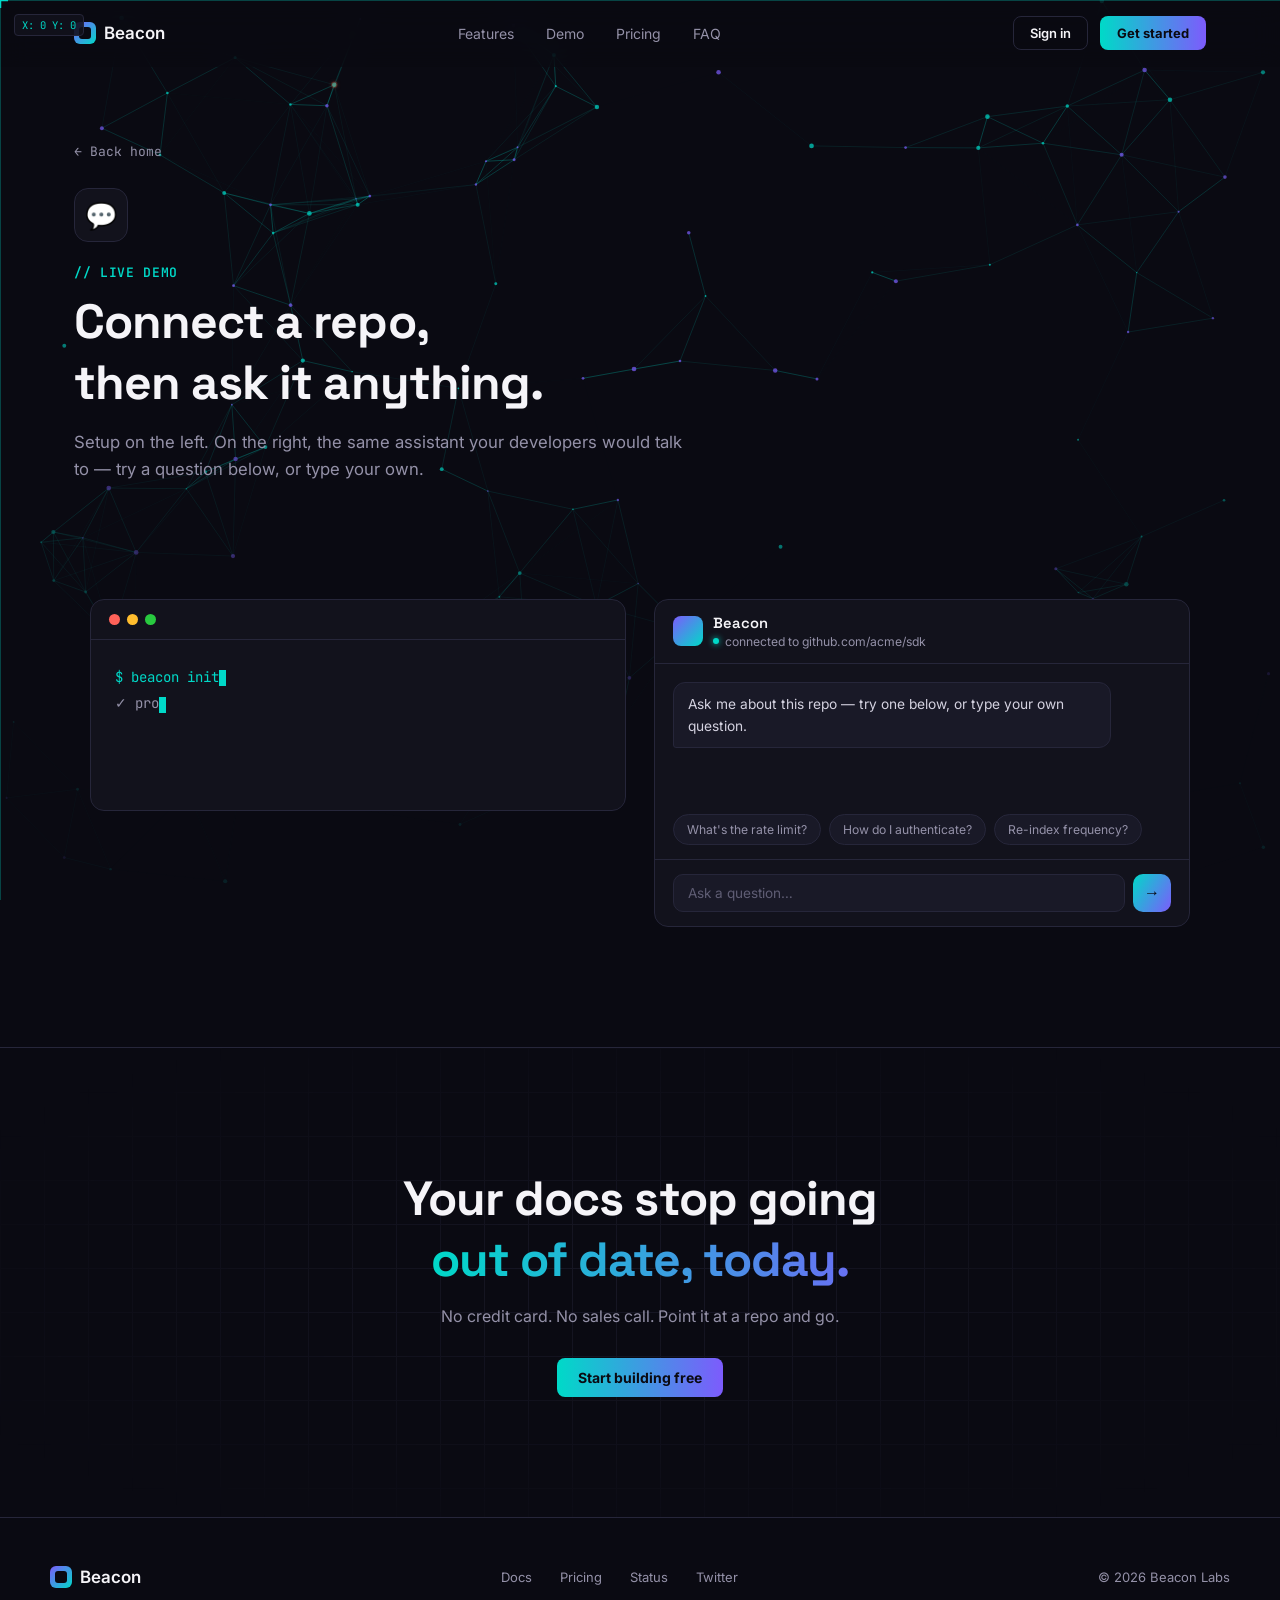
==== demo.html @ b3fe56e3 "demo.html" ====
<!DOCTYPE html>
<html lang="en">

<head>
  <meta charset="UTF-8">
  <meta name="viewport" content="width=device-width, initial-scale=1.0">
  <title>Live Demo — Beacon</title>
  <link rel="preconnect" href="https://fonts.googleapis.com">
  <link rel="preconnect" href="https://fonts.gstatic.com" crossorigin>
  <link
    href="https://fonts.googleapis.com/css2?family=Space+Grotesk:wght@400;500;600;700&family=Inter:wght@400;500;600;700&family=JetBrains+Mono:wght@400;500&display=swap"
    rel="stylesheet">
  <link rel="stylesheet" href="styles.css">
</head>

<body>

  <canvas class="particles-canvas" id="particles"></canvas>

  <div class="scroll-progress" id="scrollProgress"></div>

  <div class="crosshair-line v" id="lineV"></div>
  <div class="crosshair-line h" id="lineH"></div>
  <div class="crosshair-center" id="crossCenter"></div>
  <div class="coord-label" id="coordLabel">X: 0 Y: 0</div>

  <nav id="nav">
    <div class="nav-inner">
      <div class="logo">
        <div class="logo-mark"></div>Beacon
      </div>
      <div class="nav-links">
        <a href="index.html#features">Features</a>
        <a href="demo.html">Demo</a>
        <a href="index.html#pricing">Pricing</a>
        <a href="index.html#faq">FAQ</a>
      </div>
      <div class="nav-cta">
        <a class="btn btn-ghost btn-sm" href="#">Sign in</a>
        <a class="btn btn-shimmer btn-sm" href="#">Get started</a>
      </div>
      <div class="mobile-toggle" id="mobileToggle"><span></span><span></span><span></span></div>
    </div>
  </nav>

  <div class="mobile-menu" id="mobileMenu">
    <a href="index.html#features">Features</a>
    <a href="demo.html">Demo</a>
    <a href="index.html#pricing">Pricing</a>
    <a href="index.html#faq">FAQ</a>
    <a class="btn btn-shimmer btn-sm" href="#" style="margin-top:12px;">Get started</a>
  </div>

  <!-- DEMO HERO -->
  <section class="feature-hero">
    <a class="feature-back" href="index.html">← Back home</a>
    <div class="feature-icon-badge">💬</div>
    <div class="eyebrow">// LIVE DEMO</div>
    <h1>Connect a repo,<br>then ask it anything.</h1>
    <p class="sub">Setup on the left. On the right, the same assistant your developers would talk to — try a
      question below, or type your own.</p>
  </section>

  <!-- DEMO -->
  <section class="demo-section reveal" id="demo">
    <div class="demo-grid">
      <div class="terminal">
        <div class="terminal-top"><span></span><span></span><span></span></div>
        <div class="terminal-body" id="typing"></div>
      </div>

      <div class="chat-widget">
        <div class="chat-header">
          <div class="chat-avatar"></div>
          <div>
            <div class="chat-title">Beacon</div>
            <div class="chat-sub"><span class="chat-dot"></span>connected to github.com/acme/sdk</div>
          </div>
        </div>

        <div class="chat-messages" id="chatMessages">
          <div class="chat-bubble bot">Ask me about this repo — try one below, or type your own question.</div>
        </div>

        <div class="chat-source-panel" id="chatSourcePanel"></div>

        <div class="chat-suggestions" id="chatSuggestions">
          <button type="button" class="chat-chip" data-q="What's the rate limit on the API?">What's the rate limit?</button>
          <button type="button" class="chat-chip" data-q="How do I authenticate requests?">How do I authenticate?</button>
          <button type="button" class="chat-chip" data-q="How often does Beacon re-index the repo?">Re-index frequency?</button>
        </div>

        <form class="chat-input-row" id="chatForm">
          <input class="chat-input" id="chatInput" type="text" placeholder="Ask a question…" autocomplete="off" maxlength="140">
          <button class="chat-send" type="submit" aria-label="Send">→</button>
        </form>
      </div>
    </div>
  </section>

  <!-- FINAL CTA -->
  <section class="final-cta reveal">
    <div class="grid-bg"></div>
    <h2>Your docs stop going<br><span class="gradient-text">out of date, today.</span></h2>
    <p>No credit card. No sales call. Point it at a repo and go.</p>
    <a class="btn btn-shimmer" href="#">Start building free</a>
  </section>

  <footer>
    <div class="footer-inner">
      <div class="logo">
        <div class="logo-mark"></div>Beacon
      </div>
      <div class="footer-links">
        <a href="#">Docs</a>
        <a href="index.html#pricing">Pricing</a>
        <a href="#">Status</a>
        <a href="#">Twitter</a>
      </div>
      <div style="font-size:13px; color:var(--muted);">© 2026 Beacon Labs</div>
    </div>
  </footer>

  <script src="script.js"></script>
</body>

</html>
---- styles.css ----
:root{
    --bg: #0A0A12;
    --surface: #12121C;
    --surface-2: #191927;
    --border: #26263A;
    --violet: #7C5CFC;
    --cyan: #00D9C8;
    --warm: #FF6B4A;
    --text: #F5F4F8;
    --muted: #9491A8;
  }
  *{box-sizing:border-box; margin:0; padding:0;}
  html{scroll-behavior:smooth;}
  body{
    background:var(--bg);
    color:var(--text);
    font-family:'Inter', sans-serif;
    overflow-x:hidden;
  }
  h1,h2,h3, .display{
    font-family:'Space Grotesk', sans-serif;
    letter-spacing:-0.02em;
  }
  code, .mono{ font-family:'JetBrains Mono', monospace; }
  a{color:inherit; text-decoration:none;}
  .wrap{max-width:1180px; margin:0 auto; padding:0 24px;}
  section{position:relative;}

  /* ---------- NAV ---------- */
  nav{
    position:fixed; top:0; left:0; right:0; z-index:100;
    backdrop-filter: blur(14px);
    background: rgba(10,10,18,0.55);
    border-bottom:1px solid transparent;
    transition: border-color .3s ease, background .3s ease;
  }
  nav.scrolled{ border-color: var(--border); background: rgba(10,10,18,0.85); }
  .nav-inner{
    max-width:1180px; margin:0 auto; padding:16px 24px;
    display:flex; align-items:center; justify-content:space-between;
  }
  .logo{ display:flex; align-items:center; gap:8px; font-weight:600; font-size:17px; }
  .logo-mark{
    width:22px; height:22px; border-radius:6px;
    background: linear-gradient(135deg, var(--violet), var(--cyan));
    position:relative;
  }
  .logo-mark::after{
    content:''; position:absolute; inset:5px;
    background:var(--bg); border-radius:3px;
  }
  .nav-links{ display:flex; gap:32px; font-size:14px; color:var(--muted); }
  .nav-links a:hover{ color:var(--text); }
  .nav-cta{ display:flex; gap:12px; align-items:center; }

  .btn{
    display:inline-flex; align-items:center; justify-content:center;
    padding:10px 20px; border-radius:8px; font-size:14px; font-weight:600;
    cursor:pointer; border:1px solid transparent; white-space:nowrap;
  }
  .btn-ghost{ color:var(--text); border-color:var(--border); }
  .btn-ghost:hover{ background:var(--surface-2); }
  .btn-shimmer{
    position:relative; overflow:hidden; color:var(--bg);
    background: linear-gradient(90deg, var(--cyan), var(--violet), var(--cyan));
    background-size:200% 100%;
    animation: shimmer 3.5s linear infinite;
    font-weight:700;
  }
  @keyframes shimmer{ 0%{background-position:0% 50%;} 100%{background-position:200% 50%;} }
  .btn-sm{ padding:8px 16px; font-size:13px; }

  /* ---------- HERO ---------- */
  .hero{
    padding:168px 24px 100px;
    display:flex; flex-direction:column; align-items:center; text-align:center;
    position:relative;
  }
  .particles-canvas{
    position:fixed; inset:0; width:100vw; height:100vh; z-index:-1; pointer-events:none;
    mask-image: radial-gradient(ellipse 90% 70% at 50% 20%, black 45%, rgba(0,0,0,0.35) 80%, rgba(0,0,0,0.15) 100%);
  }
  .badge{
    display:inline-flex; align-items:center; gap:8px;
    padding:6px 14px; border-radius:999px; font-size:13px;
    border:1px solid var(--border); background:var(--surface);
    color:var(--muted); margin-bottom:28px; position:relative; z-index:1;
    animation: pulse-badge 3s ease-in-out infinite;
  }
  @keyframes pulse-badge{ 0%,100%{border-color:var(--border);} 50%{border-color:#3a3a52;} }
  .badge .dot{ width:6px; height:6px; border-radius:50%; background:var(--cyan); box-shadow:0 0 8px var(--cyan); }

  .hero h1{
    font-size:clamp(2.4rem, 6vw, 4.6rem);
    line-height:1.05; font-weight:700; max-width:900px; z-index:1;
  }
  .gradient-text{
    background: linear-gradient(90deg, var(--cyan), var(--violet) 60%, var(--warm));
    background-size:200% auto;
    -webkit-background-clip:text; background-clip:text; color:transparent;
    animation: gradient-move 6s ease infinite;
  }
  @keyframes gradient-move{ 0%,100%{background-position:0% 50%;} 50%{background-position:100% 50%;} }

  .hero p.sub{
    margin-top:22px; font-size:1.1rem; color:var(--muted); max-width:560px; z-index:1;
  }
  .hero-cta{ display:flex; gap:14px; margin-top:36px; z-index:1; }

  /* ---------- BEAM DIAGRAM (signature element) ---------- */
  .beam-stage{
    margin-top:90px; width:100%; max-width:920px; z-index:1;
    position:relative;
  }
  .beam-stage svg{ width:100%; height:auto; overflow:visible; }
  .node-label{ font-size:11px; fill:var(--muted); font-family:'JetBrains Mono', monospace; }
  .node-box{ fill:var(--surface); stroke:var(--border); stroke-width:1; }
  .node-box.center{ stroke:var(--violet); }
  .beam-path{ stroke-width:1.5; fill:none; }
  .beam-dot{ filter:drop-shadow(0 0 4px currentColor); }

  /* ---------- LOGOS MARQUEE ---------- */
  .logos-section{ padding:60px 24px; border-top:1px solid var(--border); border-bottom:1px solid var(--border); }
  .logos-label{ text-align:center; font-size:13px; color:var(--muted); margin-bottom:32px; letter-spacing:0.05em; text-transform:uppercase; }
  .marquee{ overflow:hidden; position:relative; -webkit-mask-image: linear-gradient(90deg, transparent, black 10%, black 90%, transparent); mask-image: linear-gradient(90deg, transparent, black 10%, black 90%, transparent); }
  .marquee-track{ display:flex; gap:64px; width:max-content; animation: scroll-left 26s linear infinite; }
  @keyframes scroll-left{ from{ transform:translateX(0);} to{ transform:translateX(-50%);} }
  .marquee-track span{ font-family:'Space Grotesk', sans-serif; font-weight:600; font-size:20px; color:#4a4a60; white-space:nowrap; }

  /* ---------- FEATURES BENTO ---------- */
  .section-head{ text-align:center; max-width:600px; margin:0 auto 56px; }
  .eyebrow{ color:var(--cyan); font-size:13px; font-weight:600; font-family:'JetBrains Mono', monospace; letter-spacing:0.05em; margin-bottom:12px; }
  .section-head h2{ font-size:clamp(1.8rem,4vw,2.6rem); font-weight:700; }
  .section-head p{ color:var(--muted); margin-top:14px; font-size:1rem; }

  .features{ padding:120px 24px 100px; }
  .bento{
    display:grid; grid-template-columns:repeat(4, 1fr); grid-auto-rows:180px;
    gap:16px; max-width:1180px; margin:0 auto;
  }
  .bento-card{
    background:var(--surface); border:1px solid var(--border); border-radius:16px;
    padding:24px; position:relative; overflow:hidden;
    transition: border-color .25s ease, transform .25s ease;
    display:flex; flex-direction:column; justify-content:flex-end;
  }
  .bento-card:hover{ border-color:#3a3a52; transform:translateY(-2px); }
  .bento-card h3{ font-size:1.05rem; font-weight:600; margin-bottom:6px; }
  .bento-card p{ font-size:0.88rem; color:var(--muted); line-height:1.5; }
  .bento-card .icon{ position:absolute; top:22px; left:24px; font-size:22px; }
  .b1{ grid-column:span 2; grid-row:span 2; }
  .b2{ grid-column:span 2; }
  .b3{ grid-column:span 1; }
  .b4{ grid-column:span 1; }
  .b5{ grid-column:span 2; }

  .mini-chart{ display:flex; align-items:flex-end; gap:5px; height:52px; position:absolute; right:20px; top:20px; }
  .mini-chart div{ width:7px; background:linear-gradient(180deg, var(--cyan), var(--violet)); border-radius:2px; animation: bar-grow 2.4s ease-in-out infinite alternate; }

  @keyframes bar-grow{ from{ transform:scaleY(0.4);} to{ transform:scaleY(1);} }

  /* ---------- DEMO TERMINAL ---------- */
  .demo-section{ padding:60px 24px 120px; }
  .terminal{
    max-width:820px; margin:0 auto; background:var(--surface); border:1px solid var(--border);
    border-radius:14px; overflow:hidden;
  }
  .terminal-top{ display:flex; gap:7px; padding:14px 18px; border-bottom:1px solid var(--border); }
  .terminal-top span{ width:11px; height:11px; border-radius:50%; }
  .terminal-top span:nth-child(1){ background:#FF6259; }
  .terminal-top span:nth-child(2){ background:#FFBD2E; }
  .terminal-top span:nth-child(3){ background:#28C93F; }
  .terminal-body{ padding:24px; font-family:'JetBrains Mono', monospace; font-size:14px; line-height:1.9; color:#c9c7d8; min-height:170px; }
  .terminal-body .prompt{ color:var(--cyan); }
  .terminal-body .out{ color:var(--muted); }
  .caret{ display:inline-block; width:7px; height:16px; background:var(--cyan); vertical-align:middle; animation:blink 1s step-end infinite; }
  @keyframes blink{ 50%{ opacity:0; } }

  /* ---------- DEMO GRID / CHAT WIDGET ---------- */
  .demo-grid{ max-width:1100px; margin:36px auto 0; display:grid; grid-template-columns:1fr 1fr; gap:28px; align-items:start; }
  .demo-grid .terminal{ margin:0; max-width:none; }

  .chat-widget{
    background:var(--surface); border:1px solid var(--border); border-radius:14px; overflow:hidden;
    display:flex; flex-direction:column;
  }
  .chat-header{ display:flex; align-items:center; gap:10px; padding:14px 18px; border-bottom:1px solid var(--border); }
  .chat-avatar{ width:30px; height:30px; border-radius:8px; background:linear-gradient(135deg, var(--violet), var(--cyan)); flex-shrink:0; }
  .chat-title{ font-family:'Space Grotesk', sans-serif; font-weight:600; font-size:0.92rem; }
  .chat-sub{ font-size:0.76rem; color:var(--muted); display:flex; align-items:center; gap:6px; margin-top:2px; }
  .chat-dot{ width:6px; height:6px; border-radius:50%; background:var(--cyan); box-shadow:0 0 6px var(--cyan); flex-shrink:0; }

  .chat-messages{ padding:18px; display:flex; flex-direction:column; gap:12px; min-height:150px; max-height:280px; overflow-y:auto; }
  .chat-bubble{ font-size:0.86rem; line-height:1.6; padding:10px 14px; border-radius:12px; max-width:88%; }
  .chat-bubble.bot{ background:var(--surface-2); border:1px solid var(--border); color:#d4d2e0; align-self:flex-start; border-bottom-left-radius:3px; }
  .chat-bubble.user{ background:linear-gradient(120deg, var(--cyan), var(--violet)); color:var(--bg); font-weight:500; align-self:flex-end; border-bottom-right-radius:3px; }
  .chat-bubble.fallback{ font-style:italic; color:var(--muted); }
  .chat-bubble .mono{ font-size:0.82em; }

  .chat-cite-chip{
    display:inline-flex; align-items:center; justify-content:center; width:16px; height:16px; margin-left:3px;
    background:rgba(0,217,200,0.15); color:var(--cyan); border:1px solid rgba(0,217,200,0.4); border-radius:50%;
    font-size:9px; font-family:'JetBrains Mono', monospace; cursor:pointer; vertical-align:middle; transition:.2s;
  }
  .chat-cite-chip:hover{ background:var(--cyan); color:var(--bg); }

  .chat-typing{ display:inline-flex; gap:4px; padding:2px 2px; }
  .chat-typing span{ width:6px; height:6px; border-radius:50%; background:var(--muted); animation: typing-bounce 1.2s infinite ease-in-out; display:inline-block; }
  .chat-typing span:nth-child(2){ animation-delay:.15s; }
  .chat-typing span:nth-child(3){ animation-delay:.3s; }
  @keyframes typing-bounce{ 0%,60%,100%{ transform:translateY(0); opacity:.5; } 30%{ transform:translateY(-4px); opacity:1; } }

  .chat-source-panel{
    margin:0 18px 0; padding:0 14px; background:#0d0d16; border:1px solid var(--border); border-radius:10px;
    font-family:'JetBrains Mono', monospace; font-size:0.76rem; line-height:1.9; color:#c9c7d8;
    max-height:0; opacity:0; overflow:hidden; border-width:0;
    transition:max-height .3s ease, opacity .25s ease, padding .3s ease, margin .3s ease, border-width .3s ease;
  }
  .chat-source-panel.open{ max-height:180px; opacity:1; padding:12px 14px; margin:0 18px 14px; border-width:1px; }
  .chat-source-panel .file-path{ color:var(--cyan); display:block; margin-bottom:6px; }
  .chat-source-panel .ln{ color:#4a4a60; margin-right:10px; user-select:none; }
  .chat-source-panel .hl{ background:rgba(124,92,252,0.18); color:#F5F4F8; border-radius:3px; padding:0 2px; }

  .chat-suggestions{ display:flex; flex-wrap:wrap; gap:8px; padding:0 18px 14px; }
  .chat-chip{
    font-family:'Inter', sans-serif; font-size:0.76rem; color:var(--muted); background:var(--surface-2);
    border:1px solid var(--border); border-radius:20px; padding:7px 13px; cursor:pointer; transition:.2s;
  }
  .chat-chip:hover{ border-color:var(--cyan); color:var(--text); }

  .chat-input-row{ display:flex; gap:8px; padding:14px 18px; border-top:1px solid var(--border); }
  .chat-input{
    flex:1; min-width:0; background:var(--surface-2); border:1px solid var(--border); border-radius:10px; padding:10px 14px;
    color:var(--text); font-family:'Inter', sans-serif; font-size:0.85rem; outline:none; transition:.2s;
  }
  .chat-input:focus{ border-color:var(--cyan); }
  .chat-input::placeholder{ color:#5f5d74; }
  .chat-send{
    width:38px; height:38px; border-radius:10px; border:none; flex-shrink:0;
    background:linear-gradient(120deg, var(--cyan), var(--violet)); color:var(--bg); font-size:16px; cursor:pointer;
    display:flex; align-items:center; justify-content:center; transition:transform .15s;
  }
  .chat-send:hover{ transform:scale(1.06); }

  @media (max-width:900px){
    .demo-grid{ grid-template-columns:1fr; }
  }

  /* ---------- STATS ---------- */
  .stats{ padding:60px 24px 120px; border-top:1px solid var(--border); }
  .stats-grid{ max-width:900px; margin:0 auto; display:grid; grid-template-columns:repeat(3,1fr); gap:32px; text-align:center; }
  .stat-num{ font-family:'Space Grotesk',sans-serif; font-size:clamp(2rem,4vw,3rem); font-weight:700; background:linear-gradient(90deg,var(--cyan),var(--violet)); -webkit-background-clip:text; background-clip:text; color:transparent; }
  .stat-label{ color:var(--muted); font-size:0.9rem; margin-top:6px; }

  /* ---------- TESTIMONIALS ---------- */
  .testi-section{ padding:20px 24px 120px; }
  .testi-track{ display:flex; gap:20px; width:max-content; animation: scroll-left 40s linear infinite; }
  .testi-card{
    width:340px; background:var(--surface); border:1px solid var(--border); border-radius:14px;
    padding:22px; flex-shrink:0;
  }
  .testi-card p{ font-size:0.92rem; color:#d4d2e0; line-height:1.6; margin-bottom:16px; }
  .testi-author{ display:flex; align-items:center; gap:10px; }
  .avatar{ width:34px; height:34px; border-radius:50%; background:linear-gradient(135deg,var(--violet),var(--cyan)); }
  .testi-name{ font-size:0.85rem; font-weight:600; }
  .testi-role{ font-size:0.78rem; color:var(--muted); }

  /* ---------- PRICING ---------- */
  .pricing{ padding:40px 24px 130px; }
  .pricing-grid{ display:grid; grid-template-columns:repeat(3,1fr); gap:20px; max-width:1000px; margin:0 auto; }
  .price-card{
    background:var(--surface); border:1px solid var(--border); border-radius:16px; padding:32px;
    display:flex; flex-direction:column; position:relative;
  }
  .price-card.featured{ border-color:var(--violet); position:relative; overflow:hidden; }
  .price-card.featured::before{
    content:''; position:absolute; inset:-1px; border-radius:16px; padding:1px;
    background:linear-gradient(120deg, var(--violet), var(--cyan), var(--violet));
    background-size:200% 200%; animation:border-spin 4s linear infinite;
    -webkit-mask: linear-gradient(#fff 0 0) content-box, linear-gradient(#fff 0 0);
    -webkit-mask-composite: xor; mask-composite: exclude;
    z-index:0;
  }
  @keyframes border-spin{ to{ background-position:200% 200%; } }
  .price-card > *{ position:relative; z-index:1; }
  .price-tier{ font-size:0.85rem; color:var(--muted); font-weight:600; text-transform:uppercase; letter-spacing:0.04em; }
  .price-amt{ font-family:'Space Grotesk',sans-serif; font-size:2.4rem; font-weight:700; margin:12px 0 4px; }
  .price-amt span{ font-size:0.95rem; color:var(--muted); font-weight:500; }
  .price-feat{ list-style:none; margin:24px 0; flex-grow:1; }
  .price-feat li{ font-size:0.88rem; color:#c9c7d8; padding:7px 0; display:flex; gap:8px; }
  .price-feat li::before{ content:'✓'; color:var(--cyan); font-weight:700; }

  /* ---------- FINAL CTA ---------- */
  .final-cta{ padding:120px 24px; text-align:center; position:relative; overflow:hidden; border-top:1px solid var(--border); }
  .grid-bg{ position:absolute; inset:0; background-image: linear-gradient(var(--border) 1px, transparent 1px), linear-gradient(90deg, var(--border) 1px, transparent 1px); background-size:44px 44px; mask-image: radial-gradient(ellipse 60% 60% at 50% 50%, black, transparent); opacity:0.5; }
  .final-cta h2{ font-size:clamp(1.9rem,4.5vw,3rem); font-weight:700; position:relative; z-index:1; }
  .final-cta p{ color:var(--muted); margin:16px 0 32px; position:relative; z-index:1; }
  .final-cta .btn{ position:relative; z-index:1; }

  /* ---------- FOOTER ---------- */
  footer{ padding:48px 24px; border-top:1px solid var(--border); }
  .footer-inner{ max-width:1180px; margin:0 auto; display:flex; justify-content:space-between; align-items:center; flex-wrap:wrap; gap:20px; }
  .footer-links{ display:flex; gap:28px; font-size:13px; color:var(--muted); }
  .footer-links a:hover{ color:var(--text); }

  /* ---------- CUSTOM CURSOR ---------- */
  @media (hover:hover) and (pointer:fine){
    body{ cursor:none; }
    a, button, .btn, input, .price-card, .bento-card{ cursor:none; }
  }
  .crosshair-line{
    position:fixed; pointer-events:none; z-index:9999;
    background: rgba(0,217,200,0.28);
    transition: background .2s ease;
  }
  .crosshair-line.v{ top:0; width:1px; height:100vh; }
  .crosshair-line.h{ left:0; height:1px; width:100vw; }
  .crosshair-line.hovered{ background: rgba(124,92,252,0.55); }

  .crosshair-center{
    position:fixed; top:0; left:0; pointer-events:none; z-index:9999;
    width:16px; height:16px; transform:translate(-50%,-50%);
    transition: width .18s ease, height .18s ease;
  }
  .crosshair-center::before, .crosshair-center::after{
    content:''; position:absolute; background:var(--cyan);
    transition: background .2s ease;
  }
  .crosshair-center::before{ left:50%; top:0; width:1.5px; height:100%; transform:translateX(-50%); }
  .crosshair-center::after{ top:50%; left:0; height:1.5px; width:100%; transform:translateY(-50%); }
  .crosshair-center.hovered{ width:26px; height:26px; }
  .crosshair-center.hovered::before, .crosshair-center.hovered::after{ background:var(--violet); }

  .coord-label{
    position:fixed; top:0; left:0; pointer-events:none; z-index:9999;
    font-family:'JetBrains Mono', monospace; font-size:10.5px; color:var(--cyan);
    background: rgba(18,18,28,0.9); border:1px solid var(--border);
    padding:3px 7px; border-radius:4px; white-space:nowrap;
    transform: translate(14px, 14px);
    transition: color .2s ease;
  }
  .coord-label.hovered{ color:var(--violet); }

  /* ---------- SCROLL PROGRESS ---------- */
  .scroll-progress{
    position:fixed; top:0; left:0; height:2.5px; width:0%;
    background: linear-gradient(90deg, var(--cyan), var(--violet));
    z-index:10000; box-shadow:0 0 8px var(--cyan);
    transition: width .05s linear;
  }

  /* ---------- REVEAL ON SCROLL ---------- */
  .reveal{ opacity:0; transform:translateY(24px); transition: opacity .7s ease, transform .7s ease; }
  .reveal.in-view{ opacity:1; transform:translateY(0); }

  /* ---------- MOBILE MENU ---------- */
  .mobile-toggle{ display:none; flex-direction:column; gap:5px; cursor:pointer; z-index:101; }
  .mobile-toggle span{ width:22px; height:2px; background:var(--text); border-radius:2px; transition:.3s; }
  .mobile-toggle.open span:nth-child(1){ transform:translateY(7px) rotate(45deg); }
  .mobile-toggle.open span:nth-child(2){ opacity:0; }
  .mobile-toggle.open span:nth-child(3){ transform:translateY(-7px) rotate(-45deg); }
  .mobile-menu{
    position:fixed; top:0; right:0; height:100vh; width:min(78vw, 320px);
    background:var(--surface); border-left:1px solid var(--border);
    z-index:99; padding:100px 32px 40px; display:flex; flex-direction:column; gap:26px;
    transform:translateX(100%); transition: transform .35s ease;
  }
  .mobile-menu.open{ transform:translateX(0); }
  .mobile-menu a{ font-size:1.05rem; color:var(--text); }

  @media (max-width:860px){
    .nav-links{ display:none; }
    .mobile-toggle{ display:flex; }
    .bento{ grid-template-columns:repeat(2,1fr); grid-auto-rows:160px; }
    .b1,.b2,.b5{ grid-column:span 2; }
    .stats-grid{ grid-template-columns:1fr; gap:24px; }
    .pricing-grid{ grid-template-columns:1fr; }
  }

  /* ---------- FEATURE DETAIL PAGES ---------- */
  .feature-hero{ padding:140px 24px 20px; max-width:1180px; margin:0 auto; }
  .feature-back{
    display:inline-flex; align-items:center; gap:6px; color:var(--muted);
    font-size:13px; margin-bottom:28px; font-family:'JetBrains Mono', monospace;
    transition:color .2s ease;
  }
  .feature-back:hover{ color:var(--cyan); }
  .feature-icon-badge{
    width:54px; height:54px; border-radius:14px; background:var(--surface);
    border:1px solid var(--border); display:flex; align-items:center; justify-content:center;
    font-size:26px; margin-bottom:22px;
  }
  .feature-hero .eyebrow{ margin-bottom:10px; }
  .feature-hero h1{ font-size:clamp(2rem,4.6vw,3rem); font-weight:700; max-width:720px; }
  .feature-hero .sub{ margin-top:16px; color:var(--muted); font-size:1.05rem; max-width:620px; line-height:1.6; }

  .feature-content{
    max-width:1180px; margin:0 auto; padding:56px 24px 40px;
    display:grid; grid-template-columns:1.05fr 0.95fr; gap:64px; align-items:start;
  }
  .feature-content .text-col h2{
    font-size:1.3rem; font-weight:700; margin:40px 0 14px; font-family:'Space Grotesk', sans-serif;
  }
  .feature-content .text-col h2:first-child{ margin-top:0; }
  .feature-content .text-col p{ color:#c9c7d8; line-height:1.75; font-size:0.98rem; margin-bottom:14px; }
  .feature-content .text-col ul{ margin:6px 0 22px 20px; color:#c9c7d8; font-size:0.95rem; line-height:1.9; }
  .feature-content .text-col li::marker{ color:var(--cyan); }

  .visual-col{ position:sticky; top:110px; }
  .visual-panel{
    background:var(--surface); border:1px solid var(--border); border-radius:16px;
    padding:26px; overflow:hidden;
  }
  .visual-panel .visual-label{
    font-family:'JetBrains Mono', monospace; font-size:11px; color:var(--muted);
    text-transform:uppercase; letter-spacing:0.05em; margin-bottom:16px;
  }

  .use-case-grid{ display:grid; gap:12px; margin:14px 0 24px; }
  .use-case{
    background:var(--surface); border:1px solid var(--border); border-radius:12px;
    padding:16px 18px; transition:border-color .2s ease;
  }
  .use-case:hover{ border-color:#3a3a52; }
  .use-case strong{ display:block; margin-bottom:4px; font-family:'Space Grotesk', sans-serif; font-size:0.96rem; }
  .use-case span{ color:var(--muted); font-size:0.86rem; line-height:1.5; }

  @media (max-width:900px){
    .feature-content{ grid-template-columns:1fr; gap:36px; }
    .visual-col{ position:static; }
  }

  /* signature visual: setup timeline progress */
  .setup-progress-line{ animation: setup-fill 2.6s ease-out forwards; animation-delay:.3s; }
  @keyframes setup-fill{ to{ stroke-dashoffset:0; } }

  /* signature visual: citation preview */
  .cite-chip{
    display:inline-flex; align-items:center; justify-content:center;
    width:18px; height:18px; border-radius:5px; font-size:10px; font-weight:700;
    background:rgba(0,217,200,0.12); color:var(--cyan); border:1px solid rgba(0,217,200,0.35);
    font-family:'JetBrains Mono', monospace; margin:0 2px; cursor:default;
  }
  .cite-answer{ background:var(--surface-2); border:1px solid var(--border); border-radius:12px; padding:16px 18px; font-size:0.92rem; color:#d4d2e0; line-height:1.7; }
  .cite-source{
    margin-top:14px; background:#0d0d16; border:1px solid var(--border); border-radius:10px;
    padding:14px 16px; font-family:'JetBrains Mono', monospace; font-size:12px; color:#9491A8;
  }
  .cite-source .file-path{ color:var(--cyan); margin-bottom:8px; display:block; }
  .cite-source .hl{ background:rgba(124,92,252,0.18); color:#F5F4F8; border-radius:3px; padding:0 2px; }
  .cite-source .ln{ color:#4a4a60; margin-right:10px; user-select:none; }

  /* signature visual: security layers */
  .sec-layer{
    display:flex; align-items:center; gap:12px; background:var(--surface-2);
    border:1px solid var(--border); border-radius:10px; padding:12px 14px; margin-bottom:10px;
    font-size:0.85rem; color:#c9c7d8;
  }
  .sec-layer .sec-dot{ width:8px; height:8px; border-radius:50%; flex-shrink:0; box-shadow:0 0 8px currentColor; }
  .sec-layer strong{ font-family:'Space Grotesk', sans-serif; color:var(--text); display:block; font-size:0.9rem; }
  .sec-layer span{ color:var(--muted); font-size:0.78rem; }

  /* signature visual: accuracy dashboard */
  .acc-bignum{ font-family:'Space Grotesk',sans-serif; font-size:2.6rem; font-weight:700; background:linear-gradient(90deg,var(--cyan),var(--violet)); -webkit-background-clip:text; background-clip:text; color:transparent; }
  .acc-sub{ color:var(--muted); font-size:0.82rem; margin-top:2px; margin-bottom:18px; }
  .acc-chart{ display:flex; align-items:flex-end; gap:6px; height:110px; }
  .acc-chart div{ flex:1; background:linear-gradient(180deg, var(--cyan), var(--violet)); border-radius:3px 3px 0 0; animation: bar-grow 2.4s ease-in-out infinite alternate; }

  /* signature visual: integration beams (scoped copy of hero beam styling) */
  .int-stage svg{ width:100%; height:auto; overflow:visible; }
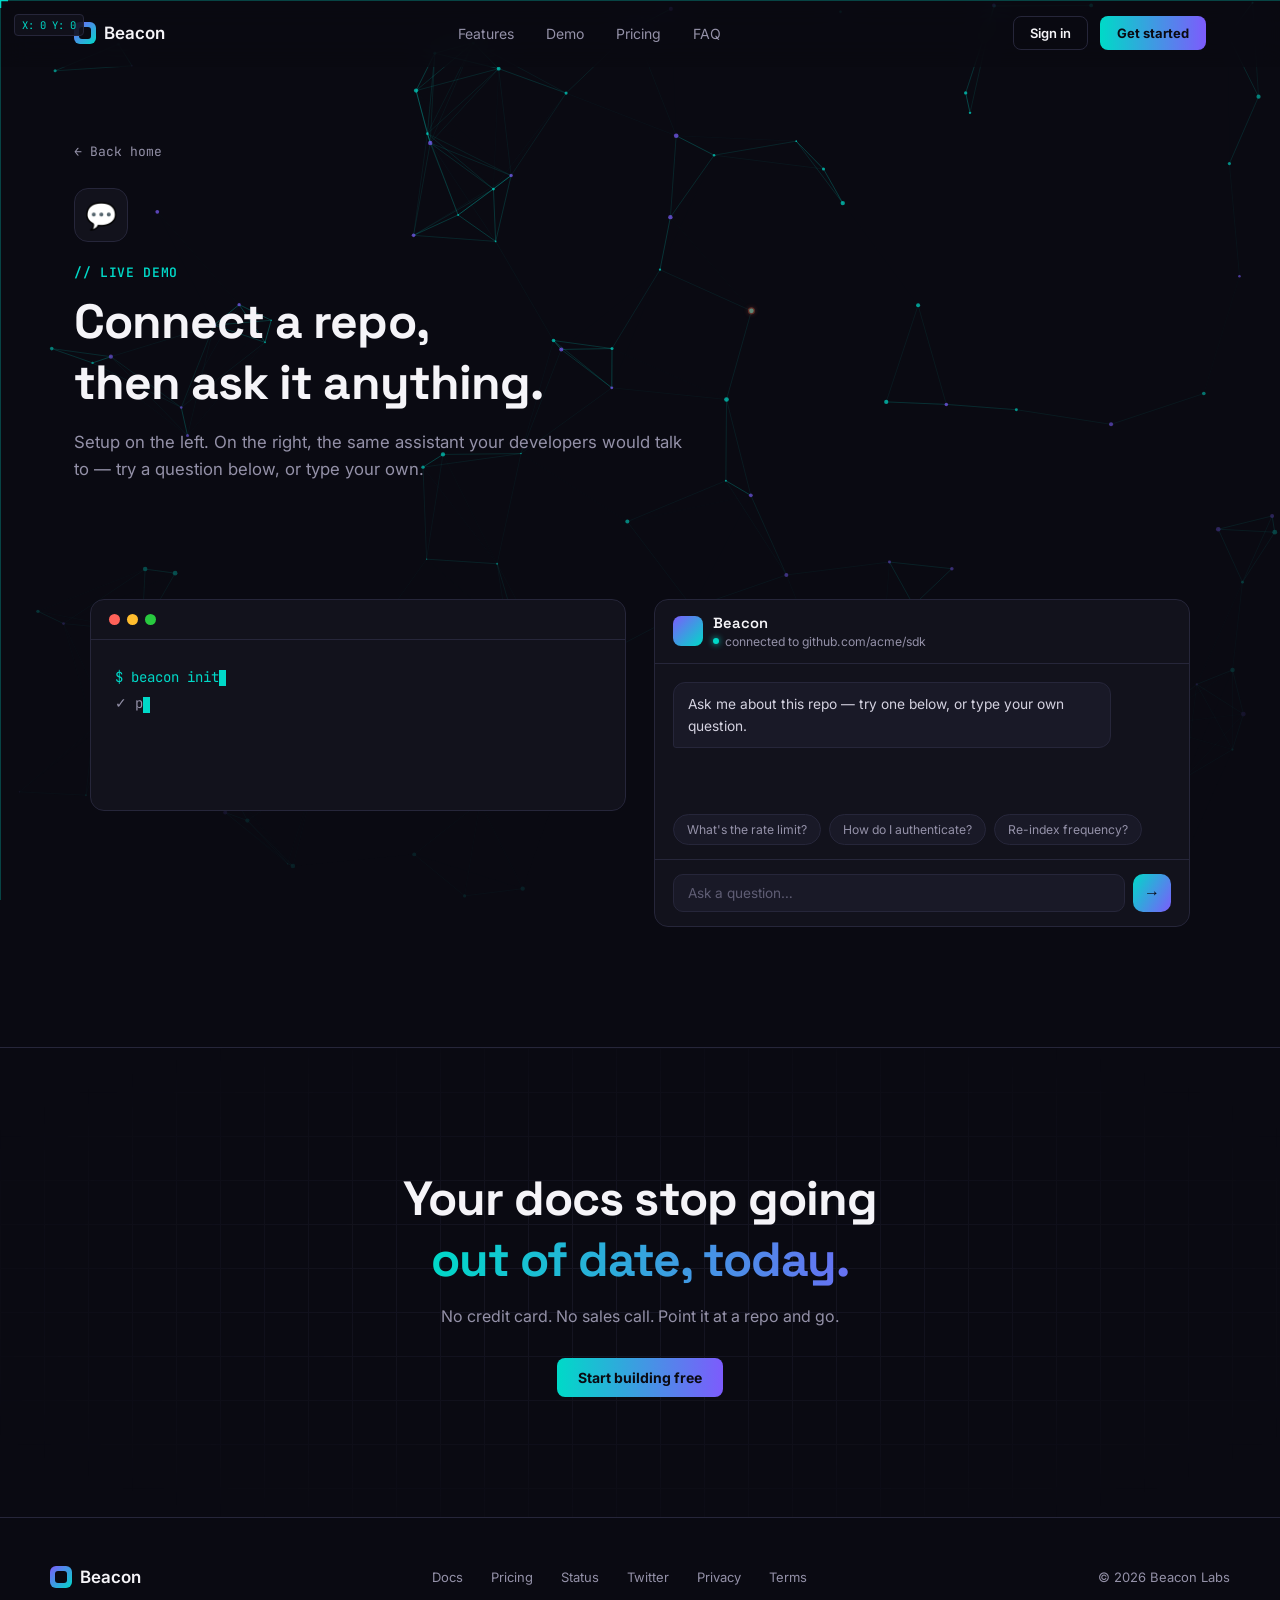
==== commit b3e330c5: "last commit of today" ====
--- a/demo.html
+++ b/demo.html
@@ -4,6 +4,12 @@
 <head>
   <meta charset="UTF-8">
   <meta name="viewport" content="width=device-width, initial-scale=1.0">
+  <meta name="description" content="Try Beacon's live chat demo — ask real questions about a connected repo and see grounded, cited answers.">
+  <link rel="icon" type="image/svg+xml" href="favicon.svg">
+  <meta property="og:type" content="website">
+  <meta property="og:title" content="Live Demo — Beacon">
+  <meta property="og:description" content="Try Beacon's live chat demo — ask real questions about a connected repo and see grounded, cited answers.">
+  <meta name="twitter:card" content="summary">
   <title>Live Demo — Beacon</title>
   <link rel="preconnect" href="https://fonts.googleapis.com">
   <link rel="preconnect" href="https://fonts.gstatic.com" crossorigin>
@@ -116,6 +122,8 @@
         <a href="index.html#pricing">Pricing</a>
         <a href="#">Status</a>
         <a href="#">Twitter</a>
+        <a href="#">Privacy</a>
+        <a href="#">Terms</a>
       </div>
       <div style="font-size:13px; color:var(--muted);">© 2026 Beacon Labs</div>
     </div>
--- a/styles.css
+++ b/styles.css
@@ -1,4 +1,4 @@
-:root{
+:root {
     --bg: #0A0A12;
     --surface: #12121C;
     --surface-2: #191927;
@@ -8,463 +8,1774 @@
     --warm: #FF6B4A;
     --text: #F5F4F8;
     --muted: #9491A8;
-  }
-  *{box-sizing:border-box; margin:0; padding:0;}
-  html{scroll-behavior:smooth;}
-  body{
-    background:var(--bg);
-    color:var(--text);
-    font-family:'Inter', sans-serif;
-    overflow-x:hidden;
-  }
-  h1,h2,h3, .display{
-    font-family:'Space Grotesk', sans-serif;
-    letter-spacing:-0.02em;
-  }
-  code, .mono{ font-family:'JetBrains Mono', monospace; }
-  a{color:inherit; text-decoration:none;}
-  .wrap{max-width:1180px; margin:0 auto; padding:0 24px;}
-  section{position:relative;}
-
-  /* ---------- NAV ---------- */
-  nav{
-    position:fixed; top:0; left:0; right:0; z-index:100;
+}
+
+* {
+    box-sizing: border-box;
+    margin: 0;
+    padding: 0;
+}
+
+html {
+    scroll-behavior: smooth;
+}
+
+body {
+    background: var(--bg);
+    color: var(--text);
+    font-family: 'Inter', sans-serif;
+    overflow-x: hidden;
+}
+
+h1,
+h2,
+h3,
+.display {
+    font-family: 'Space Grotesk', sans-serif;
+    letter-spacing: -0.02em;
+}
+
+code,
+.mono {
+    font-family: 'JetBrains Mono', monospace;
+}
+
+a {
+    color: inherit;
+    text-decoration: none;
+}
+
+.wrap {
+    max-width: 1180px;
+    margin: 0 auto;
+    padding: 0 24px;
+}
+
+section {
+    position: relative;
+}
+
+/* ---------- NAV ---------- */
+nav {
+    position: fixed;
+    top: 0;
+    left: 0;
+    right: 0;
+    z-index: 100;
     backdrop-filter: blur(14px);
-    background: rgba(10,10,18,0.55);
-    border-bottom:1px solid transparent;
+    background: rgba(10, 10, 18, 0.55);
+    border-bottom: 1px solid transparent;
     transition: border-color .3s ease, background .3s ease;
-  }
-  nav.scrolled{ border-color: var(--border); background: rgba(10,10,18,0.85); }
-  .nav-inner{
-    max-width:1180px; margin:0 auto; padding:16px 24px;
-    display:flex; align-items:center; justify-content:space-between;
-  }
-  .logo{ display:flex; align-items:center; gap:8px; font-weight:600; font-size:17px; }
-  .logo-mark{
-    width:22px; height:22px; border-radius:6px;
+}
+
+nav.scrolled {
+    border-color: var(--border);
+    background: rgba(10, 10, 18, 0.85);
+}
+
+.nav-inner {
+    max-width: 1180px;
+    margin: 0 auto;
+    padding: 16px 24px;
+    display: flex;
+    align-items: center;
+    justify-content: space-between;
+}
+
+.logo {
+    display: flex;
+    align-items: center;
+    gap: 8px;
+    font-weight: 600;
+    font-size: 17px;
+}
+
+.logo-mark {
+    width: 22px;
+    height: 22px;
+    border-radius: 6px;
     background: linear-gradient(135deg, var(--violet), var(--cyan));
-    position:relative;
-  }
-  .logo-mark::after{
-    content:''; position:absolute; inset:5px;
-    background:var(--bg); border-radius:3px;
-  }
-  .nav-links{ display:flex; gap:32px; font-size:14px; color:var(--muted); }
-  .nav-links a:hover{ color:var(--text); }
-  .nav-cta{ display:flex; gap:12px; align-items:center; }
-
-  .btn{
-    display:inline-flex; align-items:center; justify-content:center;
-    padding:10px 20px; border-radius:8px; font-size:14px; font-weight:600;
-    cursor:pointer; border:1px solid transparent; white-space:nowrap;
-  }
-  .btn-ghost{ color:var(--text); border-color:var(--border); }
-  .btn-ghost:hover{ background:var(--surface-2); }
-  .btn-shimmer{
-    position:relative; overflow:hidden; color:var(--bg);
+    position: relative;
+}
+
+.logo-mark::after {
+    content: '';
+    position: absolute;
+    inset: 5px;
+    background: var(--bg);
+    border-radius: 3px;
+}
+
+.nav-links {
+    display: flex;
+    gap: 32px;
+    font-size: 14px;
+    color: var(--muted);
+}
+
+.nav-links a:hover {
+    color: var(--text);
+}
+
+.nav-cta {
+    display: flex;
+    gap: 12px;
+    align-items: center;
+}
+
+.btn {
+    display: inline-flex;
+    align-items: center;
+    justify-content: center;
+    padding: 10px 20px;
+    border-radius: 8px;
+    font-size: 14px;
+    font-weight: 600;
+    cursor: pointer;
+    border: 1px solid transparent;
+    white-space: nowrap;
+}
+
+.btn-ghost {
+    color: var(--text);
+    border-color: var(--border);
+}
+
+.btn-ghost:hover {
+    background: var(--surface-2);
+}
+
+.btn-shimmer {
+    position: relative;
+    overflow: hidden;
+    color: var(--bg);
     background: linear-gradient(90deg, var(--cyan), var(--violet), var(--cyan));
-    background-size:200% 100%;
+    background-size: 200% 100%;
     animation: shimmer 3.5s linear infinite;
-    font-weight:700;
-  }
-  @keyframes shimmer{ 0%{background-position:0% 50%;} 100%{background-position:200% 50%;} }
-  .btn-sm{ padding:8px 16px; font-size:13px; }
-
-  /* ---------- HERO ---------- */
-  .hero{
-    padding:168px 24px 100px;
-    display:flex; flex-direction:column; align-items:center; text-align:center;
-    position:relative;
-  }
-  .particles-canvas{
-    position:fixed; inset:0; width:100vw; height:100vh; z-index:-1; pointer-events:none;
-    mask-image: radial-gradient(ellipse 90% 70% at 50% 20%, black 45%, rgba(0,0,0,0.35) 80%, rgba(0,0,0,0.15) 100%);
-  }
-  .badge{
-    display:inline-flex; align-items:center; gap:8px;
-    padding:6px 14px; border-radius:999px; font-size:13px;
-    border:1px solid var(--border); background:var(--surface);
-    color:var(--muted); margin-bottom:28px; position:relative; z-index:1;
+    font-weight: 700;
+}
+
+@keyframes shimmer {
+    0% {
+        background-position: 0% 50%;
+    }
+
+    100% {
+        background-position: 200% 50%;
+    }
+}
+
+.btn-sm {
+    padding: 8px 16px;
+    font-size: 13px;
+}
+
+/* ---------- HERO ---------- */
+.hero {
+    padding: 168px 24px 100px;
+    display: flex;
+    flex-direction: column;
+    align-items: center;
+    text-align: center;
+    position: relative;
+}
+
+.particles-canvas {
+    position: fixed;
+    inset: 0;
+    width: 100vw;
+    height: 100vh;
+    z-index: -1;
+    pointer-events: none;
+    mask-image: radial-gradient(ellipse 90% 70% at 50% 20%, black 45%, rgba(0, 0, 0, 0.35) 80%, rgba(0, 0, 0, 0.15) 100%);
+}
+
+.badge {
+    display: inline-flex;
+    align-items: center;
+    gap: 8px;
+    padding: 6px 14px;
+    border-radius: 999px;
+    font-size: 13px;
+    border: 1px solid var(--border);
+    background: var(--surface);
+    color: var(--muted);
+    margin-bottom: 28px;
+    position: relative;
+    z-index: 1;
     animation: pulse-badge 3s ease-in-out infinite;
-  }
-  @keyframes pulse-badge{ 0%,100%{border-color:var(--border);} 50%{border-color:#3a3a52;} }
-  .badge .dot{ width:6px; height:6px; border-radius:50%; background:var(--cyan); box-shadow:0 0 8px var(--cyan); }
-
-  .hero h1{
-    font-size:clamp(2.4rem, 6vw, 4.6rem);
-    line-height:1.05; font-weight:700; max-width:900px; z-index:1;
-  }
-  .gradient-text{
+}
+
+@keyframes pulse-badge {
+
+    0%,
+    100% {
+        border-color: var(--border);
+    }
+
+    50% {
+        border-color: #3a3a52;
+    }
+}
+
+.badge .dot {
+    width: 6px;
+    height: 6px;
+    border-radius: 50%;
+    background: var(--cyan);
+    box-shadow: 0 0 8px var(--cyan);
+}
+
+.hero h1 {
+    font-size: clamp(2.4rem, 6vw, 4.6rem);
+    line-height: 1.05;
+    font-weight: 700;
+    max-width: 900px;
+    z-index: 1;
+}
+
+.gradient-text {
     background: linear-gradient(90deg, var(--cyan), var(--violet) 60%, var(--warm));
-    background-size:200% auto;
-    -webkit-background-clip:text; background-clip:text; color:transparent;
+    background-size: 200% auto;
+    -webkit-background-clip: text;
+    background-clip: text;
+    color: transparent;
     animation: gradient-move 6s ease infinite;
-  }
-  @keyframes gradient-move{ 0%,100%{background-position:0% 50%;} 50%{background-position:100% 50%;} }
-
-  .hero p.sub{
-    margin-top:22px; font-size:1.1rem; color:var(--muted); max-width:560px; z-index:1;
-  }
-  .hero-cta{ display:flex; gap:14px; margin-top:36px; z-index:1; }
-
-  /* ---------- BEAM DIAGRAM (signature element) ---------- */
-  .beam-stage{
-    margin-top:90px; width:100%; max-width:920px; z-index:1;
-    position:relative;
-  }
-  .beam-stage svg{ width:100%; height:auto; overflow:visible; }
-  .node-label{ font-size:11px; fill:var(--muted); font-family:'JetBrains Mono', monospace; }
-  .node-box{ fill:var(--surface); stroke:var(--border); stroke-width:1; }
-  .node-box.center{ stroke:var(--violet); }
-  .beam-path{ stroke-width:1.5; fill:none; }
-  .beam-dot{ filter:drop-shadow(0 0 4px currentColor); }
-
-  /* ---------- LOGOS MARQUEE ---------- */
-  .logos-section{ padding:60px 24px; border-top:1px solid var(--border); border-bottom:1px solid var(--border); }
-  .logos-label{ text-align:center; font-size:13px; color:var(--muted); margin-bottom:32px; letter-spacing:0.05em; text-transform:uppercase; }
-  .marquee{ overflow:hidden; position:relative; -webkit-mask-image: linear-gradient(90deg, transparent, black 10%, black 90%, transparent); mask-image: linear-gradient(90deg, transparent, black 10%, black 90%, transparent); }
-  .marquee-track{ display:flex; gap:64px; width:max-content; animation: scroll-left 26s linear infinite; }
-  @keyframes scroll-left{ from{ transform:translateX(0);} to{ transform:translateX(-50%);} }
-  .marquee-track span{ font-family:'Space Grotesk', sans-serif; font-weight:600; font-size:20px; color:#4a4a60; white-space:nowrap; }
-
-  /* ---------- FEATURES BENTO ---------- */
-  .section-head{ text-align:center; max-width:600px; margin:0 auto 56px; }
-  .eyebrow{ color:var(--cyan); font-size:13px; font-weight:600; font-family:'JetBrains Mono', monospace; letter-spacing:0.05em; margin-bottom:12px; }
-  .section-head h2{ font-size:clamp(1.8rem,4vw,2.6rem); font-weight:700; }
-  .section-head p{ color:var(--muted); margin-top:14px; font-size:1rem; }
-
-  .features{ padding:120px 24px 100px; }
-  .bento{
-    display:grid; grid-template-columns:repeat(4, 1fr); grid-auto-rows:180px;
-    gap:16px; max-width:1180px; margin:0 auto;
-  }
-  .bento-card{
-    background:var(--surface); border:1px solid var(--border); border-radius:16px;
-    padding:24px; position:relative; overflow:hidden;
+}
+
+@keyframes gradient-move {
+
+    0%,
+    100% {
+        background-position: 0% 50%;
+    }
+
+    50% {
+        background-position: 100% 50%;
+    }
+}
+
+.hero p.sub {
+    margin-top: 22px;
+    font-size: 1.1rem;
+    color: var(--muted);
+    max-width: 560px;
+    z-index: 1;
+}
+
+.hero-cta {
+    display: flex;
+    gap: 14px;
+    margin-top: 36px;
+    z-index: 1;
+}
+
+/* ---------- BEAM DIAGRAM (signature element) ---------- */
+.beam-stage {
+    margin-top: 90px;
+    width: 100%;
+    max-width: 920px;
+    z-index: 1;
+    position: relative;
+}
+
+.beam-stage svg {
+    width: 100%;
+    height: auto;
+    overflow: visible;
+}
+
+.node-label {
+    font-size: 11px;
+    fill: var(--muted);
+    font-family: 'JetBrains Mono', monospace;
+}
+
+.node-box {
+    fill: var(--surface);
+    stroke: var(--border);
+    stroke-width: 1;
+}
+
+.node-box.center {
+    stroke: var(--violet);
+}
+
+.beam-path {
+    stroke-width: 1.5;
+    fill: none;
+}
+
+.beam-dot {
+    filter: drop-shadow(0 0 4px currentColor);
+}
+
+/* ---------- LOGOS MARQUEE ---------- */
+.logos-section {
+    padding: 60px 24px;
+    border-top: 1px solid var(--border);
+    border-bottom: 1px solid var(--border);
+}
+
+.logos-label {
+    text-align: center;
+    font-size: 13px;
+    color: var(--muted);
+    margin-bottom: 32px;
+    letter-spacing: 0.05em;
+    text-transform: uppercase;
+}
+
+.marquee {
+    overflow: hidden;
+    position: relative;
+    -webkit-mask-image: linear-gradient(90deg, transparent, black 10%, black 90%, transparent);
+    mask-image: linear-gradient(90deg, transparent, black 10%, black 90%, transparent);
+}
+
+.marquee-track {
+    display: flex;
+    gap: 64px;
+    width: max-content;
+    animation: scroll-left 26s linear infinite;
+}
+
+@keyframes scroll-left {
+    from {
+        transform: translateX(0);
+    }
+
+    to {
+        transform: translateX(-50%);
+    }
+}
+
+.marquee-track span {
+    font-family: 'Space Grotesk', sans-serif;
+    font-weight: 600;
+    font-size: 20px;
+    color: #4a4a60;
+    white-space: nowrap;
+}
+
+/* ---------- COMPARISON TABLE ---------- */
+.comparison {
+    padding: 20px 24px 120px;
+}
+
+.comparison-table-wrap {
+    max-width: 880px;
+    margin: 0 auto;
+    border: 1px solid var(--border);
+    border-radius: 16px;
+    overflow: hidden;
+    overflow-x: auto;
+    background: var(--surface);
+}
+
+.comparison-table {
+    width: 100%;
+    border-collapse: collapse;
+}
+
+.comparison-table th,
+.comparison-table td {
+    padding: 18px 22px;
+    text-align: left;
+    border-bottom: 1px solid var(--border);
+    font-size: 0.95rem;
+}
+
+.comparison-table tr:last-child th,
+.comparison-table tr:last-child td {
+    border-bottom: none;
+}
+
+.comparison-table thead th {
+    font-family: 'Space Grotesk', sans-serif;
+    font-size: 0.85rem;
+    letter-spacing: 0.02em;
+    color: var(--muted);
+    background: var(--surface-2);
+    padding: 16px 22px;
+}
+
+.comparison-table thead th:first-child {
+    color: var(--text);
+}
+
+.comparison-table th.col-beacon,
+.comparison-table td.col-beacon {
+    background: rgba(0, 217, 200, 0.05);
+    border-left: 1px solid rgba(0, 217, 200, 0.25);
+    border-right: 1px solid rgba(0, 217, 200, 0.25);
+}
+
+.comparison-table thead th.col-beacon {
+    color: var(--cyan);
+    background: rgba(0, 217, 200, 0.1);
+}
+
+.comparison-table tbody th {
+    font-weight: 500;
+    color: var(--text);
+    white-space: nowrap;
+}
+
+.comparison-table td {
+    color: var(--muted);
+}
+
+.comparison-table td.col-beacon {
+    color: var(--text);
+}
+
+.comp-icon {
+    display: inline-flex;
+    align-items: center;
+    justify-content: center;
+    width: 18px;
+    height: 18px;
+    border-radius: 50%;
+    font-size: 11px;
+    margin-right: 8px;
+    flex-shrink: 0;
+}
+
+.comp-icon.yes {
+    background: rgba(0, 217, 200, 0.15);
+    color: var(--cyan);
+}
+
+.comp-icon.no {
+    background: rgba(148, 145, 168, 0.15);
+    color: var(--muted);
+}
+
+.comp-row-cell {
+    display: flex;
+    align-items: center;
+}
+
+@media (max-width: 640px) {
+    .comparison-table th,
+    .comparison-table td {
+        padding: 14px 14px;
+        font-size: 0.85rem;
+    }
+}
+
+/* ---------- FEATURES BENTO ---------- */
+.section-head {
+    text-align: center;
+    max-width: 600px;
+    margin: 0 auto 56px;
+}
+
+.eyebrow {
+    color: var(--cyan);
+    font-size: 13px;
+    font-weight: 600;
+    font-family: 'JetBrains Mono', monospace;
+    letter-spacing: 0.05em;
+    margin-bottom: 12px;
+}
+
+.section-head h2 {
+    font-size: clamp(1.8rem, 4vw, 2.6rem);
+    font-weight: 700;
+}
+
+.section-head p {
+    color: var(--muted);
+    margin-top: 14px;
+    font-size: 1rem;
+}
+
+.features {
+    padding: 120px 24px 100px;
+}
+
+.bento {
+    display: grid;
+    grid-template-columns: repeat(4, 1fr);
+    grid-auto-rows: 180px;
+    gap: 16px;
+    max-width: 1180px;
+    margin: 0 auto;
+}
+
+.bento-card {
+    background: var(--surface);
+    border: 1px solid var(--border);
+    border-radius: 16px;
+    padding: 24px;
+    position: relative;
+    overflow: hidden;
     transition: border-color .25s ease, transform .25s ease;
-    display:flex; flex-direction:column; justify-content:flex-end;
-  }
-  .bento-card:hover{ border-color:#3a3a52; transform:translateY(-2px); }
-  .bento-card h3{ font-size:1.05rem; font-weight:600; margin-bottom:6px; }
-  .bento-card p{ font-size:0.88rem; color:var(--muted); line-height:1.5; }
-  .bento-card .icon{ position:absolute; top:22px; left:24px; font-size:22px; }
-  .b1{ grid-column:span 2; grid-row:span 2; }
-  .b2{ grid-column:span 2; }
-  .b3{ grid-column:span 1; }
-  .b4{ grid-column:span 1; }
-  .b5{ grid-column:span 2; }
-
-  .mini-chart{ display:flex; align-items:flex-end; gap:5px; height:52px; position:absolute; right:20px; top:20px; }
-  .mini-chart div{ width:7px; background:linear-gradient(180deg, var(--cyan), var(--violet)); border-radius:2px; animation: bar-grow 2.4s ease-in-out infinite alternate; }
-
-  @keyframes bar-grow{ from{ transform:scaleY(0.4);} to{ transform:scaleY(1);} }
-
-  /* ---------- DEMO TERMINAL ---------- */
-  .demo-section{ padding:60px 24px 120px; }
-  .terminal{
-    max-width:820px; margin:0 auto; background:var(--surface); border:1px solid var(--border);
-    border-radius:14px; overflow:hidden;
-  }
-  .terminal-top{ display:flex; gap:7px; padding:14px 18px; border-bottom:1px solid var(--border); }
-  .terminal-top span{ width:11px; height:11px; border-radius:50%; }
-  .terminal-top span:nth-child(1){ background:#FF6259; }
-  .terminal-top span:nth-child(2){ background:#FFBD2E; }
-  .terminal-top span:nth-child(3){ background:#28C93F; }
-  .terminal-body{ padding:24px; font-family:'JetBrains Mono', monospace; font-size:14px; line-height:1.9; color:#c9c7d8; min-height:170px; }
-  .terminal-body .prompt{ color:var(--cyan); }
-  .terminal-body .out{ color:var(--muted); }
-  .caret{ display:inline-block; width:7px; height:16px; background:var(--cyan); vertical-align:middle; animation:blink 1s step-end infinite; }
-  @keyframes blink{ 50%{ opacity:0; } }
-
-  /* ---------- DEMO GRID / CHAT WIDGET ---------- */
-  .demo-grid{ max-width:1100px; margin:36px auto 0; display:grid; grid-template-columns:1fr 1fr; gap:28px; align-items:start; }
-  .demo-grid .terminal{ margin:0; max-width:none; }
-
-  .chat-widget{
-    background:var(--surface); border:1px solid var(--border); border-radius:14px; overflow:hidden;
-    display:flex; flex-direction:column;
-  }
-  .chat-header{ display:flex; align-items:center; gap:10px; padding:14px 18px; border-bottom:1px solid var(--border); }
-  .chat-avatar{ width:30px; height:30px; border-radius:8px; background:linear-gradient(135deg, var(--violet), var(--cyan)); flex-shrink:0; }
-  .chat-title{ font-family:'Space Grotesk', sans-serif; font-weight:600; font-size:0.92rem; }
-  .chat-sub{ font-size:0.76rem; color:var(--muted); display:flex; align-items:center; gap:6px; margin-top:2px; }
-  .chat-dot{ width:6px; height:6px; border-radius:50%; background:var(--cyan); box-shadow:0 0 6px var(--cyan); flex-shrink:0; }
-
-  .chat-messages{ padding:18px; display:flex; flex-direction:column; gap:12px; min-height:150px; max-height:280px; overflow-y:auto; }
-  .chat-bubble{ font-size:0.86rem; line-height:1.6; padding:10px 14px; border-radius:12px; max-width:88%; }
-  .chat-bubble.bot{ background:var(--surface-2); border:1px solid var(--border); color:#d4d2e0; align-self:flex-start; border-bottom-left-radius:3px; }
-  .chat-bubble.user{ background:linear-gradient(120deg, var(--cyan), var(--violet)); color:var(--bg); font-weight:500; align-self:flex-end; border-bottom-right-radius:3px; }
-  .chat-bubble.fallback{ font-style:italic; color:var(--muted); }
-  .chat-bubble .mono{ font-size:0.82em; }
-
-  .chat-cite-chip{
-    display:inline-flex; align-items:center; justify-content:center; width:16px; height:16px; margin-left:3px;
-    background:rgba(0,217,200,0.15); color:var(--cyan); border:1px solid rgba(0,217,200,0.4); border-radius:50%;
-    font-size:9px; font-family:'JetBrains Mono', monospace; cursor:pointer; vertical-align:middle; transition:.2s;
-  }
-  .chat-cite-chip:hover{ background:var(--cyan); color:var(--bg); }
-
-  .chat-typing{ display:inline-flex; gap:4px; padding:2px 2px; }
-  .chat-typing span{ width:6px; height:6px; border-radius:50%; background:var(--muted); animation: typing-bounce 1.2s infinite ease-in-out; display:inline-block; }
-  .chat-typing span:nth-child(2){ animation-delay:.15s; }
-  .chat-typing span:nth-child(3){ animation-delay:.3s; }
-  @keyframes typing-bounce{ 0%,60%,100%{ transform:translateY(0); opacity:.5; } 30%{ transform:translateY(-4px); opacity:1; } }
-
-  .chat-source-panel{
-    margin:0 18px 0; padding:0 14px; background:#0d0d16; border:1px solid var(--border); border-radius:10px;
-    font-family:'JetBrains Mono', monospace; font-size:0.76rem; line-height:1.9; color:#c9c7d8;
-    max-height:0; opacity:0; overflow:hidden; border-width:0;
-    transition:max-height .3s ease, opacity .25s ease, padding .3s ease, margin .3s ease, border-width .3s ease;
-  }
-  .chat-source-panel.open{ max-height:180px; opacity:1; padding:12px 14px; margin:0 18px 14px; border-width:1px; }
-  .chat-source-panel .file-path{ color:var(--cyan); display:block; margin-bottom:6px; }
-  .chat-source-panel .ln{ color:#4a4a60; margin-right:10px; user-select:none; }
-  .chat-source-panel .hl{ background:rgba(124,92,252,0.18); color:#F5F4F8; border-radius:3px; padding:0 2px; }
-
-  .chat-suggestions{ display:flex; flex-wrap:wrap; gap:8px; padding:0 18px 14px; }
-  .chat-chip{
-    font-family:'Inter', sans-serif; font-size:0.76rem; color:var(--muted); background:var(--surface-2);
-    border:1px solid var(--border); border-radius:20px; padding:7px 13px; cursor:pointer; transition:.2s;
-  }
-  .chat-chip:hover{ border-color:var(--cyan); color:var(--text); }
-
-  .chat-input-row{ display:flex; gap:8px; padding:14px 18px; border-top:1px solid var(--border); }
-  .chat-input{
-    flex:1; min-width:0; background:var(--surface-2); border:1px solid var(--border); border-radius:10px; padding:10px 14px;
-    color:var(--text); font-family:'Inter', sans-serif; font-size:0.85rem; outline:none; transition:.2s;
-  }
-  .chat-input:focus{ border-color:var(--cyan); }
-  .chat-input::placeholder{ color:#5f5d74; }
-  .chat-send{
-    width:38px; height:38px; border-radius:10px; border:none; flex-shrink:0;
-    background:linear-gradient(120deg, var(--cyan), var(--violet)); color:var(--bg); font-size:16px; cursor:pointer;
-    display:flex; align-items:center; justify-content:center; transition:transform .15s;
-  }
-  .chat-send:hover{ transform:scale(1.06); }
-
-  @media (max-width:900px){
-    .demo-grid{ grid-template-columns:1fr; }
-  }
-
-  /* ---------- STATS ---------- */
-  .stats{ padding:60px 24px 120px; border-top:1px solid var(--border); }
-  .stats-grid{ max-width:900px; margin:0 auto; display:grid; grid-template-columns:repeat(3,1fr); gap:32px; text-align:center; }
-  .stat-num{ font-family:'Space Grotesk',sans-serif; font-size:clamp(2rem,4vw,3rem); font-weight:700; background:linear-gradient(90deg,var(--cyan),var(--violet)); -webkit-background-clip:text; background-clip:text; color:transparent; }
-  .stat-label{ color:var(--muted); font-size:0.9rem; margin-top:6px; }
-
-  /* ---------- TESTIMONIALS ---------- */
-  .testi-section{ padding:20px 24px 120px; }
-  .testi-track{ display:flex; gap:20px; width:max-content; animation: scroll-left 40s linear infinite; }
-  .testi-card{
-    width:340px; background:var(--surface); border:1px solid var(--border); border-radius:14px;
-    padding:22px; flex-shrink:0;
-  }
-  .testi-card p{ font-size:0.92rem; color:#d4d2e0; line-height:1.6; margin-bottom:16px; }
-  .testi-author{ display:flex; align-items:center; gap:10px; }
-  .avatar{ width:34px; height:34px; border-radius:50%; background:linear-gradient(135deg,var(--violet),var(--cyan)); }
-  .testi-name{ font-size:0.85rem; font-weight:600; }
-  .testi-role{ font-size:0.78rem; color:var(--muted); }
-
-  /* ---------- PRICING ---------- */
-  .pricing{ padding:40px 24px 130px; }
-  .pricing-grid{ display:grid; grid-template-columns:repeat(3,1fr); gap:20px; max-width:1000px; margin:0 auto; }
-  .price-card{
-    background:var(--surface); border:1px solid var(--border); border-radius:16px; padding:32px;
-    display:flex; flex-direction:column; position:relative;
-  }
-  .price-card.featured{ border-color:var(--violet); position:relative; overflow:hidden; }
-  .price-card.featured::before{
-    content:''; position:absolute; inset:-1px; border-radius:16px; padding:1px;
-    background:linear-gradient(120deg, var(--violet), var(--cyan), var(--violet));
-    background-size:200% 200%; animation:border-spin 4s linear infinite;
+    display: flex;
+    flex-direction: column;
+    justify-content: flex-end;
+}
+
+.bento-card:hover {
+    border-color: #3a3a52;
+    transform: translateY(-2px);
+}
+
+.bento-card h3 {
+    font-size: 1.05rem;
+    font-weight: 600;
+    margin-bottom: 6px;
+}
+
+.bento-card p {
+    font-size: 0.88rem;
+    color: var(--muted);
+    line-height: 1.5;
+}
+
+.bento-card .icon {
+    position: absolute;
+    top: 22px;
+    left: 24px;
+    font-size: 22px;
+}
+
+.b1 {
+    grid-column: span 2;
+    grid-row: span 2;
+}
+
+.b2 {
+    grid-column: span 2;
+}
+
+.b3 {
+    grid-column: span 1;
+}
+
+.b4 {
+    grid-column: span 1;
+}
+
+.b5 {
+    grid-column: span 2;
+}
+
+.mini-chart {
+    display: flex;
+    align-items: flex-end;
+    gap: 5px;
+    height: 52px;
+    position: absolute;
+    right: 20px;
+    top: 20px;
+}
+
+.mini-chart div {
+    width: 7px;
+    background: linear-gradient(180deg, var(--cyan), var(--violet));
+    border-radius: 2px;
+    animation: bar-grow 2.4s ease-in-out infinite alternate;
+}
+
+@keyframes bar-grow {
+    from {
+        transform: scaleY(0.4);
+    }
+
+    to {
+        transform: scaleY(1);
+    }
+}
+
+/* ---------- DEMO TERMINAL ---------- */
+.demo-section {
+    padding: 60px 24px 120px;
+}
+
+.terminal {
+    max-width: 820px;
+    margin: 0 auto;
+    background: var(--surface);
+    border: 1px solid var(--border);
+    border-radius: 14px;
+    overflow: hidden;
+}
+
+.terminal-top {
+    display: flex;
+    gap: 7px;
+    padding: 14px 18px;
+    border-bottom: 1px solid var(--border);
+}
+
+.terminal-top span {
+    width: 11px;
+    height: 11px;
+    border-radius: 50%;
+}
+
+.terminal-top span:nth-child(1) {
+    background: #FF6259;
+}
+
+.terminal-top span:nth-child(2) {
+    background: #FFBD2E;
+}
+
+.terminal-top span:nth-child(3) {
+    background: #28C93F;
+}
+
+.terminal-body {
+    padding: 24px;
+    font-family: 'JetBrains Mono', monospace;
+    font-size: 14px;
+    line-height: 1.9;
+    color: #c9c7d8;
+    min-height: 170px;
+}
+
+.terminal-body .prompt {
+    color: var(--cyan);
+}
+
+.terminal-body .out {
+    color: var(--muted);
+}
+
+.caret {
+    display: inline-block;
+    width: 7px;
+    height: 16px;
+    background: var(--cyan);
+    vertical-align: middle;
+    animation: blink 1s step-end infinite;
+}
+
+@keyframes blink {
+    50% {
+        opacity: 0;
+    }
+}
+
+/* ---------- DEMO GRID / CHAT WIDGET ---------- */
+.demo-grid {
+    max-width: 1100px;
+    margin: 36px auto 0;
+    display: grid;
+    grid-template-columns: 1fr 1fr;
+    gap: 28px;
+    align-items: start;
+}
+
+.demo-grid .terminal {
+    margin: 0;
+    max-width: none;
+}
+
+.chat-widget {
+    background: var(--surface);
+    border: 1px solid var(--border);
+    border-radius: 14px;
+    overflow: hidden;
+    display: flex;
+    flex-direction: column;
+}
+
+.chat-header {
+    display: flex;
+    align-items: center;
+    gap: 10px;
+    padding: 14px 18px;
+    border-bottom: 1px solid var(--border);
+}
+
+.chat-avatar {
+    width: 30px;
+    height: 30px;
+    border-radius: 8px;
+    background: linear-gradient(135deg, var(--violet), var(--cyan));
+    flex-shrink: 0;
+}
+
+.chat-title {
+    font-family: 'Space Grotesk', sans-serif;
+    font-weight: 600;
+    font-size: 0.92rem;
+}
+
+.chat-sub {
+    font-size: 0.76rem;
+    color: var(--muted);
+    display: flex;
+    align-items: center;
+    gap: 6px;
+    margin-top: 2px;
+}
+
+.chat-dot {
+    width: 6px;
+    height: 6px;
+    border-radius: 50%;
+    background: var(--cyan);
+    box-shadow: 0 0 6px var(--cyan);
+    flex-shrink: 0;
+}
+
+.chat-messages {
+    padding: 18px;
+    display: flex;
+    flex-direction: column;
+    gap: 12px;
+    min-height: 150px;
+    max-height: 280px;
+    overflow-y: auto;
+}
+
+.chat-bubble {
+    font-size: 0.86rem;
+    line-height: 1.6;
+    padding: 10px 14px;
+    border-radius: 12px;
+    max-width: 88%;
+}
+
+.chat-bubble.bot {
+    background: var(--surface-2);
+    border: 1px solid var(--border);
+    color: #d4d2e0;
+    align-self: flex-start;
+    border-bottom-left-radius: 3px;
+}
+
+.chat-bubble.user {
+    background: linear-gradient(120deg, var(--cyan), var(--violet));
+    color: var(--bg);
+    font-weight: 500;
+    align-self: flex-end;
+    border-bottom-right-radius: 3px;
+}
+
+.chat-bubble.fallback {
+    font-style: italic;
+    color: var(--muted);
+}
+
+.chat-bubble .mono {
+    font-size: 0.82em;
+}
+
+.chat-cite-chip {
+    display: inline-flex;
+    align-items: center;
+    justify-content: center;
+    width: 16px;
+    height: 16px;
+    margin-left: 3px;
+    background: rgba(0, 217, 200, 0.15);
+    color: var(--cyan);
+    border: 1px solid rgba(0, 217, 200, 0.4);
+    border-radius: 50%;
+    font-size: 9px;
+    font-family: 'JetBrains Mono', monospace;
+    cursor: pointer;
+    vertical-align: middle;
+    transition: .2s;
+}
+
+.chat-cite-chip:hover {
+    background: var(--cyan);
+    color: var(--bg);
+}
+
+.chat-typing {
+    display: inline-flex;
+    gap: 4px;
+    padding: 2px 2px;
+}
+
+.chat-typing span {
+    width: 6px;
+    height: 6px;
+    border-radius: 50%;
+    background: var(--muted);
+    animation: typing-bounce 1.2s infinite ease-in-out;
+    display: inline-block;
+}
+
+.chat-typing span:nth-child(2) {
+    animation-delay: .15s;
+}
+
+.chat-typing span:nth-child(3) {
+    animation-delay: .3s;
+}
+
+@keyframes typing-bounce {
+
+    0%,
+    60%,
+    100% {
+        transform: translateY(0);
+        opacity: .5;
+    }
+
+    30% {
+        transform: translateY(-4px);
+        opacity: 1;
+    }
+}
+
+.chat-source-panel {
+    margin: 0 18px 0;
+    padding: 0 14px;
+    background: #0d0d16;
+    border: 1px solid var(--border);
+    border-radius: 10px;
+    font-family: 'JetBrains Mono', monospace;
+    font-size: 0.76rem;
+    line-height: 1.9;
+    color: #c9c7d8;
+    max-height: 0;
+    opacity: 0;
+    overflow: hidden;
+    border-width: 0;
+    transition: max-height .3s ease, opacity .25s ease, padding .3s ease, margin .3s ease, border-width .3s ease;
+}
+
+.chat-source-panel.open {
+    max-height: 180px;
+    opacity: 1;
+    padding: 12px 14px;
+    margin: 0 18px 14px;
+    border-width: 1px;
+}
+
+.chat-source-panel .file-path {
+    color: var(--cyan);
+    display: block;
+    margin-bottom: 6px;
+}
+
+.chat-source-panel .ln {
+    color: #4a4a60;
+    margin-right: 10px;
+    user-select: none;
+}
+
+.chat-source-panel .hl {
+    background: rgba(124, 92, 252, 0.18);
+    color: #F5F4F8;
+    border-radius: 3px;
+    padding: 0 2px;
+}
+
+.chat-suggestions {
+    display: flex;
+    flex-wrap: wrap;
+    gap: 8px;
+    padding: 0 18px 14px;
+}
+
+.chat-chip {
+    font-family: 'Inter', sans-serif;
+    font-size: 0.76rem;
+    color: var(--muted);
+    background: var(--surface-2);
+    border: 1px solid var(--border);
+    border-radius: 20px;
+    padding: 7px 13px;
+    cursor: pointer;
+    transition: .2s;
+}
+
+.chat-chip:hover {
+    border-color: var(--cyan);
+    color: var(--text);
+}
+
+.chat-input-row {
+    display: flex;
+    gap: 8px;
+    padding: 14px 18px;
+    border-top: 1px solid var(--border);
+}
+
+.chat-input {
+    flex: 1;
+    min-width: 0;
+    background: var(--surface-2);
+    border: 1px solid var(--border);
+    border-radius: 10px;
+    padding: 10px 14px;
+    color: var(--text);
+    font-family: 'Inter', sans-serif;
+    font-size: 0.85rem;
+    outline: none;
+    transition: .2s;
+}
+
+.chat-input:focus {
+    border-color: var(--cyan);
+}
+
+.chat-input::placeholder {
+    color: #5f5d74;
+}
+
+.chat-send {
+    width: 38px;
+    height: 38px;
+    border-radius: 10px;
+    border: none;
+    flex-shrink: 0;
+    background: linear-gradient(120deg, var(--cyan), var(--violet));
+    color: var(--bg);
+    font-size: 16px;
+    cursor: pointer;
+    display: flex;
+    align-items: center;
+    justify-content: center;
+    transition: transform .15s;
+}
+
+.chat-send:hover {
+    transform: scale(1.06);
+}
+
+@media (max-width:900px) {
+    .demo-grid {
+        grid-template-columns: 1fr;
+    }
+}
+
+/* ---------- STATS ---------- */
+.stats {
+    padding: 60px 24px 120px;
+    border-top: 1px solid var(--border);
+}
+
+.stats-grid {
+    max-width: 900px;
+    margin: 0 auto;
+    display: grid;
+    grid-template-columns: repeat(3, 1fr);
+    gap: 32px;
+    text-align: center;
+}
+
+.stat-num {
+    font-family: 'Space Grotesk', sans-serif;
+    font-size: clamp(2rem, 4vw, 3rem);
+    font-weight: 700;
+    background: linear-gradient(90deg, var(--cyan), var(--violet));
+    -webkit-background-clip: text;
+    background-clip: text;
+    color: transparent;
+}
+
+.stat-label {
+    color: var(--muted);
+    font-size: 0.9rem;
+    margin-top: 6px;
+}
+
+/* ---------- TESTIMONIALS ---------- */
+.testi-section {
+    padding: 20px 24px 120px;
+}
+
+.testi-track {
+    display: flex;
+    gap: 20px;
+    width: max-content;
+    animation: scroll-left 40s linear infinite;
+}
+
+.testi-card {
+    width: 340px;
+    background: var(--surface);
+    border: 1px solid var(--border);
+    border-radius: 14px;
+    padding: 22px;
+    flex-shrink: 0;
+}
+
+.testi-card p {
+    font-size: 0.92rem;
+    color: #d4d2e0;
+    line-height: 1.6;
+    margin-bottom: 16px;
+}
+
+.testi-author {
+    display: flex;
+    align-items: center;
+    gap: 10px;
+}
+
+.avatar {
+    width: 34px;
+    height: 34px;
+    border-radius: 50%;
+    background: linear-gradient(135deg, var(--violet), var(--cyan));
+}
+
+.testi-name {
+    font-size: 0.85rem;
+    font-weight: 600;
+}
+
+.testi-role {
+    font-size: 0.78rem;
+    color: var(--muted);
+}
+
+/* ---------- PRICING ---------- */
+.pricing {
+    padding: 40px 24px 130px;
+}
+
+.pricing-grid {
+    display: grid;
+    grid-template-columns: repeat(3, 1fr);
+    gap: 20px;
+    max-width: 1000px;
+    margin: 0 auto;
+}
+
+.price-card {
+    background: var(--surface);
+    border: 1px solid var(--border);
+    border-radius: 16px;
+    padding: 32px;
+    display: flex;
+    flex-direction: column;
+    position: relative;
+}
+
+.price-card.featured {
+    border-color: var(--violet);
+    position: relative;
+    overflow: hidden;
+}
+
+.price-card.featured::before {
+    content: '';
+    position: absolute;
+    inset: -1px;
+    border-radius: 16px;
+    padding: 1px;
+    background: linear-gradient(120deg, var(--violet), var(--cyan), var(--violet));
+    background-size: 200% 200%;
+    animation: border-spin 4s linear infinite;
     -webkit-mask: linear-gradient(#fff 0 0) content-box, linear-gradient(#fff 0 0);
-    -webkit-mask-composite: xor; mask-composite: exclude;
-    z-index:0;
-  }
-  @keyframes border-spin{ to{ background-position:200% 200%; } }
-  .price-card > *{ position:relative; z-index:1; }
-  .price-tier{ font-size:0.85rem; color:var(--muted); font-weight:600; text-transform:uppercase; letter-spacing:0.04em; }
-  .price-amt{ font-family:'Space Grotesk',sans-serif; font-size:2.4rem; font-weight:700; margin:12px 0 4px; }
-  .price-amt span{ font-size:0.95rem; color:var(--muted); font-weight:500; }
-  .price-feat{ list-style:none; margin:24px 0; flex-grow:1; }
-  .price-feat li{ font-size:0.88rem; color:#c9c7d8; padding:7px 0; display:flex; gap:8px; }
-  .price-feat li::before{ content:'✓'; color:var(--cyan); font-weight:700; }
-
-  /* ---------- FINAL CTA ---------- */
-  .final-cta{ padding:120px 24px; text-align:center; position:relative; overflow:hidden; border-top:1px solid var(--border); }
-  .grid-bg{ position:absolute; inset:0; background-image: linear-gradient(var(--border) 1px, transparent 1px), linear-gradient(90deg, var(--border) 1px, transparent 1px); background-size:44px 44px; mask-image: radial-gradient(ellipse 60% 60% at 50% 50%, black, transparent); opacity:0.5; }
-  .final-cta h2{ font-size:clamp(1.9rem,4.5vw,3rem); font-weight:700; position:relative; z-index:1; }
-  .final-cta p{ color:var(--muted); margin:16px 0 32px; position:relative; z-index:1; }
-  .final-cta .btn{ position:relative; z-index:1; }
-
-  /* ---------- FOOTER ---------- */
-  footer{ padding:48px 24px; border-top:1px solid var(--border); }
-  .footer-inner{ max-width:1180px; margin:0 auto; display:flex; justify-content:space-between; align-items:center; flex-wrap:wrap; gap:20px; }
-  .footer-links{ display:flex; gap:28px; font-size:13px; color:var(--muted); }
-  .footer-links a:hover{ color:var(--text); }
-
-  /* ---------- CUSTOM CURSOR ---------- */
-  @media (hover:hover) and (pointer:fine){
-    body{ cursor:none; }
-    a, button, .btn, input, .price-card, .bento-card{ cursor:none; }
-  }
-  .crosshair-line{
-    position:fixed; pointer-events:none; z-index:9999;
-    background: rgba(0,217,200,0.28);
+    -webkit-mask-composite: xor;
+    mask-composite: exclude;
+    z-index: 0;
+}
+
+@keyframes border-spin {
+    to {
+        background-position: 200% 200%;
+    }
+}
+
+.price-card>* {
+    position: relative;
+    z-index: 1;
+}
+
+.price-tier {
+    font-size: 0.85rem;
+    color: var(--muted);
+    font-weight: 600;
+    text-transform: uppercase;
+    letter-spacing: 0.04em;
+}
+
+.price-amt {
+    font-family: 'Space Grotesk', sans-serif;
+    font-size: 2.4rem;
+    font-weight: 700;
+    margin: 12px 0 4px;
+}
+
+.price-amt span {
+    font-size: 0.95rem;
+    color: var(--muted);
+    font-weight: 500;
+}
+
+.price-feat {
+    list-style: none;
+    margin: 24px 0;
+    flex-grow: 1;
+}
+
+.price-feat li {
+    font-size: 0.88rem;
+    color: #c9c7d8;
+    padding: 7px 0;
+    display: flex;
+    gap: 8px;
+}
+
+.price-feat li::before {
+    content: '✓';
+    color: var(--cyan);
+    font-weight: 700;
+}
+
+/* ---------- FAQ ---------- */
+.faq {
+    padding: 40px 24px 130px;
+}
+
+.faq-list {
+    max-width: 760px;
+    margin: 0 auto;
+    display: flex;
+    flex-direction: column;
+    gap: 12px;
+}
+
+.faq-item {
+    background: var(--surface);
+    border: 1px solid var(--border);
+    border-radius: 14px;
+    overflow: hidden;
+    transition: border-color 0.2s ease;
+}
+
+.faq-item[open] {
+    border-color: #3a3a52;
+}
+
+.faq-item summary {
+    list-style: none;
+    cursor: pointer;
+    padding: 20px 22px;
+    display: flex;
+    align-items: center;
+    justify-content: space-between;
+    gap: 16px;
+    font-weight: 600;
+    font-size: 0.98rem;
+    color: var(--text);
+}
+
+.faq-item summary::-webkit-details-marker {
+    display: none;
+}
+
+.faq-icon {
+    flex-shrink: 0;
+    width: 26px;
+    height: 26px;
+    border-radius: 50%;
+    border: 1px solid var(--border);
+    display: flex;
+    align-items: center;
+    justify-content: center;
+    font-size: 15px;
+    color: var(--cyan);
+    transition: transform 0.25s ease, background 0.25s ease;
+    font-family: 'JetBrains Mono', monospace;
+}
+
+.faq-item[open] .faq-icon {
+    transform: rotate(45deg);
+    background: rgba(0, 217, 200, 0.08);
+}
+
+.faq-answer {
+    padding: 0 22px 20px;
+    color: #c9c7d8;
+    font-size: 0.92rem;
+    line-height: 1.7;
+}
+
+/* ---------- FINAL CTA ---------- */
+.final-cta {
+    padding: 120px 24px;
+    text-align: center;
+    position: relative;
+    overflow: hidden;
+    border-top: 1px solid var(--border);
+}
+
+.grid-bg {
+    position: absolute;
+    inset: 0;
+    background-image: linear-gradient(var(--border) 1px, transparent 1px), linear-gradient(90deg, var(--border) 1px, transparent 1px);
+    background-size: 44px 44px;
+    mask-image: radial-gradient(ellipse 60% 60% at 50% 50%, black, transparent);
+    opacity: 0.5;
+}
+
+.final-cta h2 {
+    font-size: clamp(1.9rem, 4.5vw, 3rem);
+    font-weight: 700;
+    position: relative;
+    z-index: 1;
+}
+
+.final-cta p {
+    color: var(--muted);
+    margin: 16px 0 32px;
+    position: relative;
+    z-index: 1;
+}
+
+.final-cta .btn {
+    position: relative;
+    z-index: 1;
+}
+
+/* ---------- FOOTER ---------- */
+footer {
+    padding: 48px 24px;
+    border-top: 1px solid var(--border);
+}
+
+.footer-inner {
+    max-width: 1180px;
+    margin: 0 auto;
+    display: flex;
+    justify-content: space-between;
+    align-items: center;
+    flex-wrap: wrap;
+    gap: 20px;
+}
+
+.footer-links {
+    display: flex;
+    gap: 28px;
+    font-size: 13px;
+    color: var(--muted);
+}
+
+.footer-links a:hover {
+    color: var(--text);
+}
+
+/* ---------- CUSTOM CURSOR ---------- */
+@media (hover:hover) and (pointer:fine) {
+    body {
+        cursor: none;
+    }
+
+    a,
+    button,
+    .btn,
+    input,
+    .price-card,
+    .bento-card {
+        cursor: none;
+    }
+}
+
+.crosshair-line {
+    position: fixed;
+    pointer-events: none;
+    z-index: 9999;
+    background: rgba(0, 217, 200, 0.28);
     transition: background .2s ease;
-  }
-  .crosshair-line.v{ top:0; width:1px; height:100vh; }
-  .crosshair-line.h{ left:0; height:1px; width:100vw; }
-  .crosshair-line.hovered{ background: rgba(124,92,252,0.55); }
-
-  .crosshair-center{
-    position:fixed; top:0; left:0; pointer-events:none; z-index:9999;
-    width:16px; height:16px; transform:translate(-50%,-50%);
+}
+
+.crosshair-line.v {
+    top: 0;
+    width: 1px;
+    height: 100vh;
+}
+
+.crosshair-line.h {
+    left: 0;
+    height: 1px;
+    width: 100vw;
+}
+
+.crosshair-line.hovered {
+    background: rgba(124, 92, 252, 0.55);
+}
+
+.crosshair-center {
+    position: fixed;
+    top: 0;
+    left: 0;
+    pointer-events: none;
+    z-index: 9999;
+    width: 16px;
+    height: 16px;
+    transform: translate(-50%, -50%);
     transition: width .18s ease, height .18s ease;
-  }
-  .crosshair-center::before, .crosshair-center::after{
-    content:''; position:absolute; background:var(--cyan);
+}
+
+.crosshair-center::before,
+.crosshair-center::after {
+    content: '';
+    position: absolute;
+    background: var(--cyan);
     transition: background .2s ease;
-  }
-  .crosshair-center::before{ left:50%; top:0; width:1.5px; height:100%; transform:translateX(-50%); }
-  .crosshair-center::after{ top:50%; left:0; height:1.5px; width:100%; transform:translateY(-50%); }
-  .crosshair-center.hovered{ width:26px; height:26px; }
-  .crosshair-center.hovered::before, .crosshair-center.hovered::after{ background:var(--violet); }
-
-  .coord-label{
-    position:fixed; top:0; left:0; pointer-events:none; z-index:9999;
-    font-family:'JetBrains Mono', monospace; font-size:10.5px; color:var(--cyan);
-    background: rgba(18,18,28,0.9); border:1px solid var(--border);
-    padding:3px 7px; border-radius:4px; white-space:nowrap;
+}
+
+.crosshair-center::before {
+    left: 50%;
+    top: 0;
+    width: 1.5px;
+    height: 100%;
+    transform: translateX(-50%);
+}
+
+.crosshair-center::after {
+    top: 50%;
+    left: 0;
+    height: 1.5px;
+    width: 100%;
+    transform: translateY(-50%);
+}
+
+.crosshair-center.hovered {
+    width: 26px;
+    height: 26px;
+}
+
+.crosshair-center.hovered::before,
+.crosshair-center.hovered::after {
+    background: var(--violet);
+}
+
+.coord-label {
+    position: fixed;
+    top: 0;
+    left: 0;
+    pointer-events: none;
+    z-index: 9999;
+    font-family: 'JetBrains Mono', monospace;
+    font-size: 10.5px;
+    color: var(--cyan);
+    background: rgba(18, 18, 28, 0.9);
+    border: 1px solid var(--border);
+    padding: 3px 7px;
+    border-radius: 4px;
+    white-space: nowrap;
     transform: translate(14px, 14px);
     transition: color .2s ease;
-  }
-  .coord-label.hovered{ color:var(--violet); }
-
-  /* ---------- SCROLL PROGRESS ---------- */
-  .scroll-progress{
-    position:fixed; top:0; left:0; height:2.5px; width:0%;
+}
+
+.coord-label.hovered {
+    color: var(--violet);
+}
+
+/* ---------- SCROLL PROGRESS ---------- */
+.scroll-progress {
+    position: fixed;
+    top: 0;
+    left: 0;
+    height: 2.5px;
+    width: 0%;
     background: linear-gradient(90deg, var(--cyan), var(--violet));
-    z-index:10000; box-shadow:0 0 8px var(--cyan);
+    z-index: 10000;
+    box-shadow: 0 0 8px var(--cyan);
     transition: width .05s linear;
-  }
-
-  /* ---------- REVEAL ON SCROLL ---------- */
-  .reveal{ opacity:0; transform:translateY(24px); transition: opacity .7s ease, transform .7s ease; }
-  .reveal.in-view{ opacity:1; transform:translateY(0); }
-
-  /* ---------- MOBILE MENU ---------- */
-  .mobile-toggle{ display:none; flex-direction:column; gap:5px; cursor:pointer; z-index:101; }
-  .mobile-toggle span{ width:22px; height:2px; background:var(--text); border-radius:2px; transition:.3s; }
-  .mobile-toggle.open span:nth-child(1){ transform:translateY(7px) rotate(45deg); }
-  .mobile-toggle.open span:nth-child(2){ opacity:0; }
-  .mobile-toggle.open span:nth-child(3){ transform:translateY(-7px) rotate(-45deg); }
-  .mobile-menu{
-    position:fixed; top:0; right:0; height:100vh; width:min(78vw, 320px);
-    background:var(--surface); border-left:1px solid var(--border);
-    z-index:99; padding:100px 32px 40px; display:flex; flex-direction:column; gap:26px;
-    transform:translateX(100%); transition: transform .35s ease;
-  }
-  .mobile-menu.open{ transform:translateX(0); }
-  .mobile-menu a{ font-size:1.05rem; color:var(--text); }
-
-  @media (max-width:860px){
-    .nav-links{ display:none; }
-    .mobile-toggle{ display:flex; }
-    .bento{ grid-template-columns:repeat(2,1fr); grid-auto-rows:160px; }
-    .b1,.b2,.b5{ grid-column:span 2; }
-    .stats-grid{ grid-template-columns:1fr; gap:24px; }
-    .pricing-grid{ grid-template-columns:1fr; }
-  }
-
-  /* ---------- FEATURE DETAIL PAGES ---------- */
-  .feature-hero{ padding:140px 24px 20px; max-width:1180px; margin:0 auto; }
-  .feature-back{
-    display:inline-flex; align-items:center; gap:6px; color:var(--muted);
-    font-size:13px; margin-bottom:28px; font-family:'JetBrains Mono', monospace;
-    transition:color .2s ease;
-  }
-  .feature-back:hover{ color:var(--cyan); }
-  .feature-icon-badge{
-    width:54px; height:54px; border-radius:14px; background:var(--surface);
-    border:1px solid var(--border); display:flex; align-items:center; justify-content:center;
-    font-size:26px; margin-bottom:22px;
-  }
-  .feature-hero .eyebrow{ margin-bottom:10px; }
-  .feature-hero h1{ font-size:clamp(2rem,4.6vw,3rem); font-weight:700; max-width:720px; }
-  .feature-hero .sub{ margin-top:16px; color:var(--muted); font-size:1.05rem; max-width:620px; line-height:1.6; }
-
-  .feature-content{
-    max-width:1180px; margin:0 auto; padding:56px 24px 40px;
-    display:grid; grid-template-columns:1.05fr 0.95fr; gap:64px; align-items:start;
-  }
-  .feature-content .text-col h2{
-    font-size:1.3rem; font-weight:700; margin:40px 0 14px; font-family:'Space Grotesk', sans-serif;
-  }
-  .feature-content .text-col h2:first-child{ margin-top:0; }
-  .feature-content .text-col p{ color:#c9c7d8; line-height:1.75; font-size:0.98rem; margin-bottom:14px; }
-  .feature-content .text-col ul{ margin:6px 0 22px 20px; color:#c9c7d8; font-size:0.95rem; line-height:1.9; }
-  .feature-content .text-col li::marker{ color:var(--cyan); }
-
-  .visual-col{ position:sticky; top:110px; }
-  .visual-panel{
-    background:var(--surface); border:1px solid var(--border); border-radius:16px;
-    padding:26px; overflow:hidden;
-  }
-  .visual-panel .visual-label{
-    font-family:'JetBrains Mono', monospace; font-size:11px; color:var(--muted);
-    text-transform:uppercase; letter-spacing:0.05em; margin-bottom:16px;
-  }
-
-  .use-case-grid{ display:grid; gap:12px; margin:14px 0 24px; }
-  .use-case{
-    background:var(--surface); border:1px solid var(--border); border-radius:12px;
-    padding:16px 18px; transition:border-color .2s ease;
-  }
-  .use-case:hover{ border-color:#3a3a52; }
-  .use-case strong{ display:block; margin-bottom:4px; font-family:'Space Grotesk', sans-serif; font-size:0.96rem; }
-  .use-case span{ color:var(--muted); font-size:0.86rem; line-height:1.5; }
-
-  @media (max-width:900px){
-    .feature-content{ grid-template-columns:1fr; gap:36px; }
-    .visual-col{ position:static; }
-  }
-
-  /* signature visual: setup timeline progress */
-  .setup-progress-line{ animation: setup-fill 2.6s ease-out forwards; animation-delay:.3s; }
-  @keyframes setup-fill{ to{ stroke-dashoffset:0; } }
-
-  /* signature visual: citation preview */
-  .cite-chip{
-    display:inline-flex; align-items:center; justify-content:center;
-    width:18px; height:18px; border-radius:5px; font-size:10px; font-weight:700;
-    background:rgba(0,217,200,0.12); color:var(--cyan); border:1px solid rgba(0,217,200,0.35);
-    font-family:'JetBrains Mono', monospace; margin:0 2px; cursor:default;
-  }
-  .cite-answer{ background:var(--surface-2); border:1px solid var(--border); border-radius:12px; padding:16px 18px; font-size:0.92rem; color:#d4d2e0; line-height:1.7; }
-  .cite-source{
-    margin-top:14px; background:#0d0d16; border:1px solid var(--border); border-radius:10px;
-    padding:14px 16px; font-family:'JetBrains Mono', monospace; font-size:12px; color:#9491A8;
-  }
-  .cite-source .file-path{ color:var(--cyan); margin-bottom:8px; display:block; }
-  .cite-source .hl{ background:rgba(124,92,252,0.18); color:#F5F4F8; border-radius:3px; padding:0 2px; }
-  .cite-source .ln{ color:#4a4a60; margin-right:10px; user-select:none; }
-
-  /* signature visual: security layers */
-  .sec-layer{
-    display:flex; align-items:center; gap:12px; background:var(--surface-2);
-    border:1px solid var(--border); border-radius:10px; padding:12px 14px; margin-bottom:10px;
-    font-size:0.85rem; color:#c9c7d8;
-  }
-  .sec-layer .sec-dot{ width:8px; height:8px; border-radius:50%; flex-shrink:0; box-shadow:0 0 8px currentColor; }
-  .sec-layer strong{ font-family:'Space Grotesk', sans-serif; color:var(--text); display:block; font-size:0.9rem; }
-  .sec-layer span{ color:var(--muted); font-size:0.78rem; }
-
-  /* signature visual: accuracy dashboard */
-  .acc-bignum{ font-family:'Space Grotesk',sans-serif; font-size:2.6rem; font-weight:700; background:linear-gradient(90deg,var(--cyan),var(--violet)); -webkit-background-clip:text; background-clip:text; color:transparent; }
-  .acc-sub{ color:var(--muted); font-size:0.82rem; margin-top:2px; margin-bottom:18px; }
-  .acc-chart{ display:flex; align-items:flex-end; gap:6px; height:110px; }
-  .acc-chart div{ flex:1; background:linear-gradient(180deg, var(--cyan), var(--violet)); border-radius:3px 3px 0 0; animation: bar-grow 2.4s ease-in-out infinite alternate; }
-
-  /* signature visual: integration beams (scoped copy of hero beam styling) */
-  .int-stage svg{ width:100%; height:auto; overflow:visible; }+}
+
+/* ---------- REVEAL ON SCROLL ---------- */
+.reveal {
+    opacity: 0;
+    transform: translateY(24px);
+    transition: opacity .7s ease, transform .7s ease;
+}
+
+.reveal.in-view {
+    opacity: 1;
+    transform: translateY(0);
+}
+
+/* ---------- MOBILE MENU ---------- */
+.mobile-toggle {
+    display: none;
+    flex-direction: column;
+    gap: 5px;
+    cursor: pointer;
+    z-index: 101;
+}
+
+.mobile-toggle span {
+    width: 22px;
+    height: 2px;
+    background: var(--text);
+    border-radius: 2px;
+    transition: .3s;
+}
+
+.mobile-toggle.open span:nth-child(1) {
+    transform: translateY(7px) rotate(45deg);
+}
+
+.mobile-toggle.open span:nth-child(2) {
+    opacity: 0;
+}
+
+.mobile-toggle.open span:nth-child(3) {
+    transform: translateY(-7px) rotate(-45deg);
+}
+
+.mobile-menu {
+    position: fixed;
+    top: 0;
+    right: 0;
+    height: 100vh;
+    width: min(78vw, 320px);
+    background: var(--surface);
+    border-left: 1px solid var(--border);
+    z-index: 99;
+    padding: 100px 32px 40px;
+    display: flex;
+    flex-direction: column;
+    gap: 26px;
+    transform: translateX(100%);
+    transition: transform .35s ease;
+}
+
+.mobile-menu.open {
+    transform: translateX(0);
+}
+
+.mobile-menu a {
+    font-size: 1.05rem;
+    color: var(--text);
+}
+
+@media (max-width:860px) {
+    .nav-links {
+        display: none;
+    }
+
+    .mobile-toggle {
+        display: flex;
+    }
+
+    .bento {
+        grid-template-columns: repeat(2, 1fr);
+        grid-auto-rows: 160px;
+    }
+
+    .b1,
+    .b2,
+    .b5 {
+        grid-column: span 2;
+    }
+
+    .stats-grid {
+        grid-template-columns: 1fr;
+        gap: 24px;
+    }
+
+    .pricing-grid {
+        grid-template-columns: 1fr;
+    }
+}
+
+/* ---------- FEATURE DETAIL PAGES ---------- */
+.feature-hero {
+    padding: 140px 24px 20px;
+    max-width: 1180px;
+    margin: 0 auto;
+}
+
+.feature-back {
+    display: inline-flex;
+    align-items: center;
+    gap: 6px;
+    color: var(--muted);
+    font-size: 13px;
+    margin-bottom: 28px;
+    font-family: 'JetBrains Mono', monospace;
+    transition: color .2s ease;
+}
+
+.feature-back:hover {
+    color: var(--cyan);
+}
+
+.feature-icon-badge {
+    width: 54px;
+    height: 54px;
+    border-radius: 14px;
+    background: var(--surface);
+    border: 1px solid var(--border);
+    display: flex;
+    align-items: center;
+    justify-content: center;
+    font-size: 26px;
+    margin-bottom: 22px;
+}
+
+.feature-hero .eyebrow {
+    margin-bottom: 10px;
+}
+
+.feature-hero h1 {
+    font-size: clamp(2rem, 4.6vw, 3rem);
+    font-weight: 700;
+    max-width: 720px;
+}
+
+.feature-hero .sub {
+    margin-top: 16px;
+    color: var(--muted);
+    font-size: 1.05rem;
+    max-width: 620px;
+    line-height: 1.6;
+}
+
+.feature-content {
+    max-width: 1180px;
+    margin: 0 auto;
+    padding: 56px 24px 40px;
+    display: grid;
+    grid-template-columns: 1.05fr 0.95fr;
+    gap: 64px;
+    align-items: start;
+}
+
+.feature-content .text-col h2 {
+    font-size: 1.3rem;
+    font-weight: 700;
+    margin: 40px 0 14px;
+    font-family: 'Space Grotesk', sans-serif;
+}
+
+.feature-content .text-col h2:first-child {
+    margin-top: 0;
+}
+
+.feature-content .text-col p {
+    color: #c9c7d8;
+    line-height: 1.75;
+    font-size: 0.98rem;
+    margin-bottom: 14px;
+}
+
+.feature-content .text-col ul {
+    margin: 6px 0 22px 20px;
+    color: #c9c7d8;
+    font-size: 0.95rem;
+    line-height: 1.9;
+}
+
+.feature-content .text-col li::marker {
+    color: var(--cyan);
+}
+
+.visual-col {
+    position: sticky;
+    top: 110px;
+}
+
+.visual-panel {
+    background: var(--surface);
+    border: 1px solid var(--border);
+    border-radius: 16px;
+    padding: 26px;
+    overflow: hidden;
+}
+
+.visual-panel .visual-label {
+    font-family: 'JetBrains Mono', monospace;
+    font-size: 11px;
+    color: var(--muted);
+    text-transform: uppercase;
+    letter-spacing: 0.05em;
+    margin-bottom: 16px;
+}
+
+.use-case-grid {
+    display: grid;
+    gap: 12px;
+    margin: 14px 0 24px;
+}
+
+.use-case {
+    background: var(--surface);
+    border: 1px solid var(--border);
+    border-radius: 12px;
+    padding: 16px 18px;
+    transition: border-color .2s ease;
+}
+
+.use-case:hover {
+    border-color: #3a3a52;
+}
+
+.use-case strong {
+    display: block;
+    margin-bottom: 4px;
+    font-family: 'Space Grotesk', sans-serif;
+    font-size: 0.96rem;
+}
+
+.use-case span {
+    color: var(--muted);
+    font-size: 0.86rem;
+    line-height: 1.5;
+}
+
+@media (max-width:900px) {
+    .feature-content {
+        grid-template-columns: 1fr;
+        gap: 36px;
+    }
+
+    .visual-col {
+        position: static;
+    }
+}
+
+/* signature visual: setup timeline progress */
+.setup-progress-line {
+    animation: setup-fill 2.6s ease-out forwards;
+    animation-delay: .3s;
+}
+
+@keyframes setup-fill {
+    to {
+        stroke-dashoffset: 0;
+    }
+}
+
+/* signature visual: citation preview */
+.cite-chip {
+    display: inline-flex;
+    align-items: center;
+    justify-content: center;
+    width: 18px;
+    height: 18px;
+    border-radius: 5px;
+    font-size: 10px;
+    font-weight: 700;
+    background: rgba(0, 217, 200, 0.12);
+    color: var(--cyan);
+    border: 1px solid rgba(0, 217, 200, 0.35);
+    font-family: 'JetBrains Mono', monospace;
+    margin: 0 2px;
+    cursor: default;
+}
+
+.cite-answer {
+    background: var(--surface-2);
+    border: 1px solid var(--border);
+    border-radius: 12px;
+    padding: 16px 18px;
+    font-size: 0.92rem;
+    color: #d4d2e0;
+    line-height: 1.7;
+}
+
+.cite-source {
+    margin-top: 14px;
+    background: #0d0d16;
+    border: 1px solid var(--border);
+    border-radius: 10px;
+    padding: 14px 16px;
+    font-family: 'JetBrains Mono', monospace;
+    font-size: 12px;
+    color: #9491A8;
+}
+
+.cite-source .file-path {
+    color: var(--cyan);
+    margin-bottom: 8px;
+    display: block;
+}
+
+.cite-source .hl {
+    background: rgba(124, 92, 252, 0.18);
+    color: #F5F4F8;
+    border-radius: 3px;
+    padding: 0 2px;
+}
+
+.cite-source .ln {
+    color: #4a4a60;
+    margin-right: 10px;
+    user-select: none;
+}
+
+/* signature visual: security layers */
+.sec-layer {
+    display: flex;
+    align-items: center;
+    gap: 12px;
+    background: var(--surface-2);
+    border: 1px solid var(--border);
+    border-radius: 10px;
+    padding: 12px 14px;
+    margin-bottom: 10px;
+    font-size: 0.85rem;
+    color: #c9c7d8;
+}
+
+.sec-layer .sec-dot {
+    width: 8px;
+    height: 8px;
+    border-radius: 50%;
+    flex-shrink: 0;
+    box-shadow: 0 0 8px currentColor;
+}
+
+.sec-layer strong {
+    font-family: 'Space Grotesk', sans-serif;
+    color: var(--text);
+    display: block;
+    font-size: 0.9rem;
+}
+
+.sec-layer span {
+    color: var(--muted);
+    font-size: 0.78rem;
+}
+
+/* signature visual: accuracy dashboard */
+.acc-bignum {
+    font-family: 'Space Grotesk', sans-serif;
+    font-size: 2.6rem;
+    font-weight: 700;
+    background: linear-gradient(90deg, var(--cyan), var(--violet));
+    -webkit-background-clip: text;
+    background-clip: text;
+    color: transparent;
+}
+
+.acc-sub {
+    color: var(--muted);
+    font-size: 0.82rem;
+    margin-top: 2px;
+    margin-bottom: 18px;
+}
+
+.acc-chart {
+    display: flex;
+    align-items: flex-end;
+    gap: 6px;
+    height: 110px;
+}
+
+.acc-chart div {
+    flex: 1;
+    background: linear-gradient(180deg, var(--cyan), var(--violet));
+    border-radius: 3px 3px 0 0;
+    animation: bar-grow 2.4s ease-in-out infinite alternate;
+}
+
+/* signature visual: integration beams (scoped copy of hero beam styling) */
+.int-stage svg {
+    width: 100%;
+    height: auto;
+    overflow: visible;
+}
